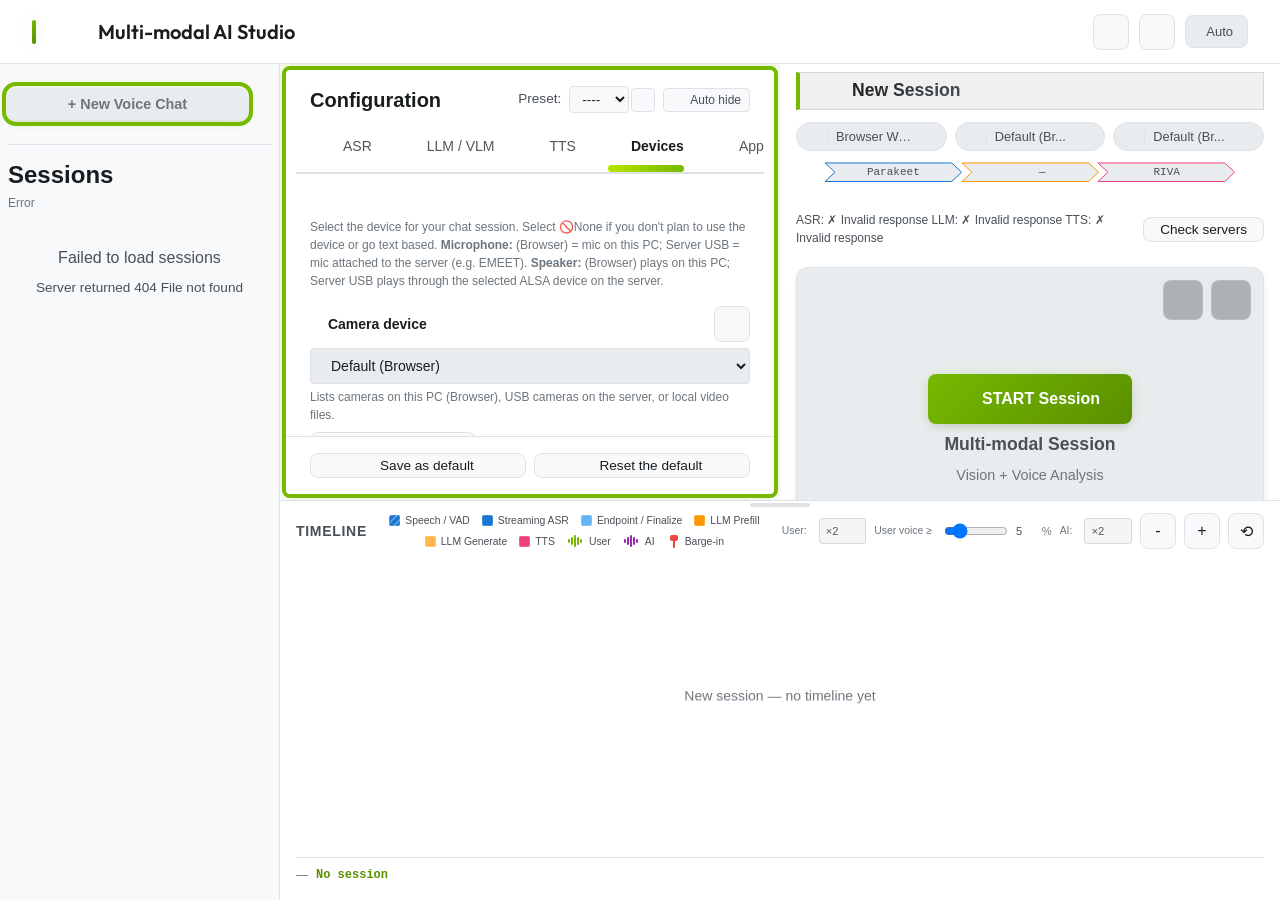
==== src/multi_modal_ai_studio/webui/static/index.html @ 6f0dfb61 "Add compact OpenAI REST TTS configuration layout" ====
<!-- SPDX-FileCopyrightText: Copyright (c) 2026 NVIDIA CORPORATION & AFFILIATES. All rights reserved.
     SPDX-License-Identifier: Apache-2.0 -->
<!DOCTYPE html>
<html lang="en">
<head>
    <meta charset="UTF-8">
    <meta name="viewport" content="width=device-width, initial-scale=1.0">
    <title>Multi-modal AI Studio</title>
    <link rel="preconnect" href="https://fonts.googleapis.com">
    <link rel="preconnect" href="https://fonts.gstatic.com" crossorigin>
    <link href="https://fonts.googleapis.com/css2?family=Outfit:wght@400;500;600;700&display=swap" rel="stylesheet">
    <link rel="stylesheet" href="styles.css?v=20260826-compact-configuration-3">
    <script src="https://unpkg.com/lucide@latest"></script>
</head>
<body>
    <!-- Header -->
    <header class="header">
        <div class="header-left">
            <h1 class="header-title"><i data-lucide="mic" class="lucide-inline header-title-icon"></i> Multi-modal AI Studio</h1>
        </div>
        <div class="header-right">
            <button id="speaker-toggle-btn" class="icon-btn" title="Speaker on (TTS) — click or press Q to mute"><i data-lucide="volume-2" class="lucide-inline"></i></button>
            <button id="settings-btn" class="icon-btn" title="UI Settings"><i data-lucide="settings" class="lucide-inline"></i></button>
            <button id="theme-toggle" class="theme-toggle" title="Theme (Auto / Light / Dark)">
                <span id="theme-icon"><i data-lucide="monitor"></i></span>
                <span id="theme-text">Auto</span>
            </button>
        </div>
    </header>

    <!-- Main Layout -->
    <div class="container">
        <!-- Session List Sidebar -->
        <aside class="session-list" id="session-list">
            <div class="session-list-header">
                <button id="new-session-btn" class="primary-btn new-session-btn">+ New Voice Chat</button>
            </div>
            <div class="session-list-subheader">
                <h2>Sessions</h2>
                <span class="session-count">Loading...</span>
            </div>
            <div class="session-items" id="session-items">
                <!-- Sessions loaded via JS -->
            </div>
        </aside>

        <!-- Main Content Panel -->
        <div class="main-panel">
            <!-- Content Area (config + chat side by side) -->
            <div class="content-area">
                <!-- Config Panel -->
                <section class="config-panel" id="config-panel">
                    <div class="config-expand-strip" id="config-expand-strip" style="display: none;" aria-label="Expand Configuration">
                        <button type="button" id="config-expand-btn" class="config-expand-btn" title="Show Configuration pane"><i data-lucide="panel-left-open" class="lucide-inline"></i></button>
                    </div>
                    <div class="config-header">
                        <h3>Configuration</h3>
                        <div class="config-header-actions">
                            <span class="preset-label">Preset:</span>
                            <div class="preset-picker">
                                <select id="preset-select" class="preset-select" title="Load a preset configuration">
                                    <option value="">----</option>
                                </select>
                                <button type="button" id="preset-save-btn" class="preset-save-btn" title="Save current config as a named preset"><i data-lucide="plus" class="lucide-inline"></i></button>
                            </div>
                            <button type="button" id="auto-hide-config-btn" class="config-auto-hide-btn" title="When on, Configuration pane collapses when you start the session"><i data-lucide="panel-left-close" class="lucide-inline config-auto-hide-icon"></i> <span id="auto-hide-config-label">Auto hide</span></button>
                            <button type="button" id="config-collapse-btn" class="config-collapse-btn" style="display: none;" title="Collapse Configuration pane"><i data-lucide="panel-left-close" class="lucide-inline"></i></button>
                        </div>
                    </div>
                    <!-- Save Preset Modal -->
                    <div id="preset-save-modal" class="preset-modal-overlay" style="display:none;">
                        <div class="preset-modal">
                            <div class="preset-modal-header">Save as Preset</div>
                            <div class="preset-modal-body">
                                <label for="preset-save-name">Save the current config as:</label>
                                <input type="text" id="preset-save-name" class="preset-save-name-input" placeholder="e.g. Robot Hand by CR2" autocomplete="off">
                                <div id="preset-save-overwrite-warning" class="preset-overwrite-warning" style="display:none;"></div>
                            </div>
                            <div class="preset-modal-footer">
                                <button type="button" id="preset-save-cancel" class="preset-modal-btn preset-modal-btn--cancel">Cancel</button>
                                <button type="button" id="preset-save-confirm" class="preset-modal-btn preset-modal-btn--save">Save</button>
                            </div>
                        </div>
                    </div>
                    <div class="config-content" id="config-content">
                        <nav class="config-tabs" role="tablist">
                            <button type="button" class="config-tab active" role="tab" aria-selected="true" data-tab="asr"><i data-lucide="mic" class="lucide-inline config-tab-icon"></i> ASR</button>
                            <button type="button" class="config-tab" role="tab" aria-selected="false" data-tab="llm"><i data-lucide="bot" class="lucide-inline config-tab-icon"></i> LLM / VLM</button>
                            <button type="button" class="config-tab" role="tab" aria-selected="false" data-tab="tts"><i data-lucide="volume-2" class="lucide-inline config-tab-icon"></i> TTS</button>
                            <button type="button" class="config-tab" role="tab" aria-selected="false" data-tab="device"><i data-lucide="monitor" class="lucide-inline config-tab-icon"></i> Devices</button>
                            <button type="button" class="config-tab" role="tab" aria-selected="false" data-tab="app"><i data-lucide="settings" class="lucide-inline config-tab-icon"></i> App</button>
                        </nav>
                        <div class="config-tab-content" id="config-tab-content">
                            <!-- Config details loaded via JS -->
                        </div>
                        <div class="config-footer" id="config-footer" style="display: none;">
                            <button type="button" id="save-default-config-btn" class="btn-secondary" onclick="saveDefaultConfig()" title="Save current configuration so it loads when you click + New Voice Chat">
                                <i data-lucide="bookmark" class="lucide-inline"></i> Save as default
                            </button>
                            <button type="button" id="reset-default-config-btn" class="btn-secondary" onclick="resetDefaultConfig()" title="Clear saved default and reset to built-in defaults (current panel and + New Voice Chat)">
                                <i data-lucide="rotate-ccw" class="lucide-inline"></i> Reset the default
                            </button>
                        </div>
                    </div>
                </section>

                <!-- Chat Panel (Always 3 sections in order) -->
                <section class="chat-panel" id="chat-panel">
                    <!-- 1. Session Meta (Title + Stats) – same info as session list button -->
                    <div class="session-meta-container session-meta-container--two-line" id="session-meta">
                        <div class="session-meta-left">
                            <div class="session-meta-icon" aria-hidden="true"><i data-lucide="message-square" class="lucide-inline"></i></div>
                            <h2 class="session-title" id="session-title">New Session</h2>
                        </div>
                        <div class="session-meta-right" id="session-meta-right" aria-label="Session recorded and filename">
                            <div class="session-meta-recorded" id="session-meta-recorded"></div>
                            <div class="session-meta-filename-right" id="session-filename-right"></div>
                        </div>
                        <div class="device-tags" id="device-tags" style="display: none;">
                            <span class="device-tag device-tag-camera" id="device-tag-camera"><i data-lucide="video" class="lucide-inline"></i> <span id="device-indicator-camera">—</span></span>
                            <span class="device-tag"><i data-lucide="mic" class="lucide-inline"></i> <span id="device-indicator-mic">—</span></span>
                            <span class="device-tag"><i data-lucide="volume-2" class="lucide-inline"></i> <span id="device-indicator-speaker">—</span></span>
                        </div>
                    </div>
                    <!-- Pipeline config (devices + models); directly below session-meta, full width -->
                    <div class="pipeline-config-container" id="pipeline-config" style="display: none;" aria-label="Session pipeline configuration"></div>
                    <!-- Left column when config collapsed: image + controls -->
                    <div class="chat-panel-main-wrap" id="chat-panel-main-wrap">
                        <!-- Server health (Ollama + Riva) when in setup; visible only for new voice chat -->
                        <div class="server-health-row" id="server-health-row" style="display: none;" aria-label="Server connectivity">
                            <span id="server-health-status" class="server-health-status"></span>
                            <button type="button" id="server-health-check-btn" class="btn-secondary server-health-check-btn" title="Check if the configured ASR, LLM, and TTS services are reachable">Check servers</button>
                        </div>

                        <!-- 2. Session Image (Preview or Video) -->
                        <div class="session-image-container" id="session-image">
                        <div class="session-image-inner" id="session-image-inner">
                        <!-- Historical: Static preview image -->
                        <img id="preview-image" class="session-preview-image" alt="Session preview" style="display: none;">
                        <div class="image-placeholder" id="image-placeholder">
                            <span class="placeholder-icon"><i data-lucide="video" class="lucide-inline"></i></span>
                            <p class="placeholder-text">Multi-modal Session</p>
                            <p class="placeholder-subtext">Vision + Voice Analysis</p>
                        </div>
                        <!-- Session control: one overlay that morphs from center (Start) to top-left (Stop only); mute is on the bottom strip -->
                        <div class="session-control-overlay session-control-overlay--start" id="session-control-overlay" style="display: none;">
                            <button id="start-session-btn" class="start-btn loading" disabled>
                                <span class="btn-icon"><i data-lucide="loader-2" class="lucide-inline spin"></i></span>
                                Preparing…
                            </button>
                            <button type="button" id="stop-session-btn" class="stop-btn stop-btn--overlay" title="Stop session" style="display: none;">
                                <span class="btn-icon"><i data-lucide="square" class="lucide-inline"></i></span>
                                STOP
                            </button>
                        </div>
                        <!-- Top-right controls: Speaker (TTS) + Mirror + Fullscreen -->
                        <div class="fullscreen-controls" id="fullscreen-controls">
                            <button type="button" class="fullscreen-btn speaker-fullscreen-btn" id="speaker-toggle-fullscreen-btn" title="Speaker on (TTS) — click or press Q to mute">
                                <i data-lucide="volume-2" class="lucide-inline"></i>
                            </button>
                            <button type="button" class="fullscreen-btn mirror-btn" id="mirror-video-btn" onclick="toggleVideoMirror()" title="Mirror video">
                                <i data-lucide="flip-horizontal" class="lucide-inline"></i>
                            </button>
                            <button type="button" class="fullscreen-btn" id="fullscreen-video-btn" onclick="toggleVideoFullscreen()" title="Toggle fullscreen (F)">
                                <i data-lucide="maximize" id="fullscreen-video-icon" class="lucide-inline"></i>
                            </button>
                        </div>
                        <!-- Fullscreen-only: conversation overlays (AI at top, user at bottom above mic strip) -->
                        <div class="fullscreen-ai-bubble" id="fullscreen-ai-bubble" aria-hidden="true">
                            <div class="fullscreen-bubble-label"><i data-lucide="bot" class="lucide-inline"></i> AI</div>
                            <div class="fullscreen-bubble-text" id="fullscreen-ai-text"></div>
                        </div>
                        <div class="fullscreen-user-bubble" id="fullscreen-user-bubble" aria-hidden="true">
                            <div class="fullscreen-bubble-label"><i data-lucide="user" class="lucide-inline"></i> You</div>
                            <div class="fullscreen-bubble-text" id="fullscreen-user-text"></div>
                        </div>
                        <!-- Live: Video feed (browser = video element; server MJPEG = img, since video does not support multipart/x-mixed-replace) -->
                        <video id="video-feed" class="session-video-feed" autoplay muted playsinline style="display: none;"></video>
                        <img id="video-feed-mjpeg" class="session-video-feed" alt="Camera stream" style="display: none;">
                        <!-- Mic amplitude: when muted, red circle (flips to green on hover) + reddish waveform balloon -->
                        <div class="mic-preview-strip" id="mic-preview-strip" style="display: none;">
                            <button type="button" id="mic-mute-preview-btn" class="mic-mute-preview-btn" style="display: none;" aria-label="Click to unmute mic" title="Click to unmute">
                                <span class="mic-mute-preview-btn-inner" aria-hidden="true">
                                    <span class="mic-mute-preview-btn-face mic-mute-preview-btn-face--unmuted">
                                        <i data-lucide="mic" class="lucide-inline mic-preview-icon"></i>
                                    </span>
                                    <span class="mic-mute-preview-btn-face mic-mute-preview-btn-face--muted">
                                        <i data-lucide="mic-off" class="lucide-inline mic-preview-icon"></i>
                                    </span>
                                </span>
                            </button>
                            <div class="mic-waveform-overlay" id="mic-waveform-overlay" aria-hidden="true">
                                <canvas id="mic-waveform-canvas"></canvas>
                            </div>
                        </div>
                        </div>
                        </div>

                    </div>
                    <!-- Right column when config collapsed: chat history + voice debug at bottom -->
                    <div class="chat-panel-right-col" id="chat-panel-right-col">
                        <!-- 3. Chat History -->
                        <div class="chat-history" id="chat-history">
                            <div class="empty-state">
                                <p>👈 Select a session from the sidebar</p>
                            </div>
                        </div>

                        <!-- Voice / LLM message log (JSON) – at bottom of right column when config collapsed -->
                        <div class="voice-debug-panel" id="voice-debug-panel" style="display: none;">
                            <div class="voice-debug-header">
                                <span>Voice pipeline messages (JSON)</span>
                                <button type="button" class="icon-btn voice-debug-toggle" id="voice-debug-toggle" title="Collapse">−</button>
                            </div>
                            <pre class="voice-debug-log" id="voice-debug-log"></pre>
                        </div>
                    </div>

                    <!-- Text input at bottom when Mic = None (Text Only), ChatGPT-style -->
                    <div class="chat-input-container" id="chat-input-container" style="display: none;">
                        <textarea id="chat-input" class="chat-input" rows="1" placeholder="Type a message..."></textarea>
                        <button type="button" id="chat-send-btn" class="chat-send-btn" title="Send">
                            <i data-lucide="send" class="lucide-inline"></i>
                        </button>
                    </div>
                </section>
            </div>

            <!-- Timeline Panel -->
            <section class="timeline-panel" id="timeline-panel">
                <div class="timeline-resize-handle" id="timeline-resize-handle"></div>
                <div class="timeline-header">
                    <h3>Timeline</h3>
                    <div class="timeline-legend" aria-label="Timeline color legend">
                        <span class="legend-item" data-timeline-legend="speech-vad" title="Energy VAD detected user speech">
                            <span class="legend-color legend-color-speech-vad" aria-hidden="true"></span><span class="legend-label">Speech / VAD</span>
                        </span>
                        <span class="legend-item" data-timeline-legend="asr-active" title="Observed recognition activity; exact meaning depends on the ASR backend">
                            <span class="legend-color legend-color-asr-active" aria-hidden="true"></span><span class="legend-label">ASR Active</span>
                        </span>
                        <span class="legend-item" data-timeline-legend="endpoint-phase" title="Speech endpointing and final transcript completion">
                            <span class="legend-color legend-color-endpoint-phase" aria-hidden="true"></span><span class="legend-label">Endpoint / Finalize</span>
                        </span>
                        <span class="legend-item" data-timeline-legend="llm-prefill" title="LLM prefill: request start to first token">
                            <span class="legend-color legend-color-llm-prefill" aria-hidden="true"></span>LLM Prefill
                        </span>
                        <span class="legend-item" data-timeline-legend="llm-generate" title="LLM decode/generation: first token to completion">
                            <span class="legend-color legend-color-llm-generate" aria-hidden="true"></span>LLM Generate
                        </span>
                        <span class="legend-item" data-timeline-legend="tts" title="TTS synthesis">
                            <span class="legend-color legend-color-tts" aria-hidden="true"></span>TTS
                        </span>
                        <span class="legend-item" data-timeline-legend="user-audio" title="User microphone waveform">
                            <span class="legend-waveform legend-waveform-user" aria-hidden="true"><i></i><i></i><i></i><i></i><i></i></span>User
                        </span>
                        <span class="legend-item" data-timeline-legend="ai-audio" title="AI speech waveform">
                            <span class="legend-waveform legend-waveform-ai" aria-hidden="true"><i></i><i></i><i></i><i></i><i></i></span>AI
                        </span>
                        <span class="legend-item" data-timeline-legend="barge-in" title="Barge-in: browser or server speaker playback stopped">
                            <span class="legend-barge-in" aria-hidden="true"><i></i></span>Barge-in
                        </span>
                        <span class="legend-item" data-timeline-legend="discarded-audio" title="AI audio that was already scheduled but not played after Barge-in" hidden>
                            <span class="legend-color legend-color-discarded-audio" aria-hidden="true"></span>Discarded audio
                        </span>
                        <span class="legend-item" data-timeline-legend="tts-cancelling" title="Time from playback stop until TTS backend cancellation completed" hidden>
                            <span class="legend-color legend-color-tts-cancelling" aria-hidden="true"></span>TTS cancelling
                        </span>
                    </div>
                    <div class="timeline-controls">
                        <span class="timeline-gain-label" title="UI-only amplification for waveform">User:</span>
                        <select id="timeline-user-audio-gain" class="timeline-gain-select" title="User (mic) waveform gain">
                            <option value="1">×1</option>
                            <option value="2">×2</option>
                            <option value="4">×4</option>
                        </select>
                        <span class="timeline-gain-label" title="Amplitude 0–100: ≥ this = voice (silence detection, TTL); below = hide during TTS">User voice ≥</span>
                        <input type="range" id="timeline-user-voice-threshold" class="timeline-ttl-threshold" min="0" max="30" step="1" value="5" title="User voice threshold (%)">
                        <span id="timeline-user-voice-threshold-value" class="timeline-ttl-threshold-value">5</span><span class="timeline-ttl-threshold-unit">%</span>
                        <span class="timeline-gain-label">AI:</span>
                        <select id="timeline-ai-audio-gain" class="timeline-gain-select" title="AI (TTS) waveform gain">
                            <option value="1">×1</option>
                            <option value="2">×2</option>
                            <option value="4">×4</option>
                        </select>
                        <button id="timeline-zoom-out" class="icon-btn" title="Zoom out">-</button>
                        <button id="timeline-zoom-in" class="icon-btn" title="Zoom in">+</button>
                        <button id="timeline-reset" class="icon-btn" title="Reset view">⟲</button>
                    </div>
                </div>
                <div class="timeline-content" id="timeline-content">
                    <canvas id="timeline-canvas"></canvas>
                    <div class="timeline-event-tooltip" id="timeline-event-tooltip" role="tooltip" hidden></div>
                </div>
                <div class="timeline-scroll-bar" id="timeline-scroll-bar" style="display: none;">
                    <div class="timeline-scroll-track" id="timeline-scroll-track">
                        <div class="timeline-scroll-thumb" id="timeline-scroll-thumb"></div>
                    </div>
                </div>
                <div class="timeline-metrics" id="timeline-metrics">
                    <!-- Metrics -->
                </div>
            </section>
        </div>
    </div>

    <!-- UI Settings Modal (2-pane: nav + content) -->
    <div id="settings-modal" class="modal">
        <div class="modal-content modal-content--settings">
            <div class="modal-header">
                <h2><i data-lucide="settings" class="lucide-inline"></i> UI Settings</h2>
                <button class="modal-close" id="settings-modal-close">&times;</button>
            </div>
            <div class="modal-body settings-panes">
                <nav class="settings-nav" aria-label="Settings categories">
                    <button type="button" class="settings-nav-item active" data-pane="sessions">Sessions</button>
                    <button type="button" class="settings-nav-item" data-pane="configuration">Configuration</button>
                    <button type="button" class="settings-nav-item" data-pane="timeline">Timeline</button>
                    <button type="button" class="settings-nav-item" data-pane="display">Display</button>
                    <button type="button" class="settings-nav-item" data-pane="advanced">Advanced</button>
                </nav>
                <div class="settings-content">
                    <!-- Sessions pane -->
                    <div class="settings-pane active" id="settings-pane-sessions">
                        <div class="settings-section">
                            <h3>Sessions list &amp; actions</h3>
                            <div class="settings-item">
                                <label class="settings-label">
                                    <input type="checkbox" id="ui-show-pipeline-in-session-list">
                                    <span class="settings-text">
                                        <div class="settings-title">Show Pipeline badge in each session item</div>
                                        <div class="settings-desc">Show ASR | LLM | TTS summary under each session in the left Sessions list</div>
                                    </span>
                                </label>
                            </div>
                            <div class="settings-item">
                                <label class="settings-label">
                                    <input type="checkbox" id="ui-show-new-chat-with-default-config">
                                    <span class="settings-text">
                                        <div class="settings-title">Show &quot;+ New Chat with Default Config&quot; as default action button</div>
                                        <div class="settings-desc">Use saved default config for the main new-session button; otherwise show &quot;+ New Voice Chat&quot;</div>
                                    </span>
                                </label>
                            </div>
                            <div class="settings-item">
                                <label class="settings-label">
                                    <input type="checkbox" id="ui-show-session-thumbnails">
                                    <span class="settings-text">
                                        <div class="settings-title">Show Session Thumbnails</div>
                                        <div class="settings-desc">Display preview images in the session list sidebar</div>
                                    </span>
                                </label>
                            </div>
                            <div class="settings-item">
                                <label class="settings-label">
                                    <input type="checkbox" id="ui-record-preview-in-session-history">
                                    <span class="settings-text">
                                        <div class="settings-title">Record preview camera image in session history data</div>
                                        <div class="settings-desc">When unchecked, preview camera image is not saved with session data</div>
                                    </span>
                                </label>
                            </div>
                        </div>
                    </div>
                    <!-- Configuration pane -->
                    <div class="settings-pane" id="settings-pane-configuration">
                        <div class="settings-section">
                            <h3>Configuration layout</h3>
                            <div class="settings-item">
                                <div class="settings-title">Layout density</div>
                                <div class="settings-desc">Compact groups related fields and uses two columns when the Configuration pane is wide enough. It currently applies to TTS &gt; OpenAI REST API.</div>
                                <div class="settings-layout-options" role="radiogroup" aria-label="Configuration layout">
                                    <label class="settings-layout-option">
                                        <input type="radio" name="ui-configuration-layout" value="standard">
                                        <span class="settings-layout-option-text">
                                            <span class="settings-layout-option-title">Standard</span>
                                            <span class="settings-layout-option-desc">One setting per row</span>
                                        </span>
                                    </label>
                                    <label class="settings-layout-option">
                                        <input type="radio" name="ui-configuration-layout" value="compact">
                                        <span class="settings-layout-option-text">
                                            <span class="settings-layout-option-title">Compact</span>
                                            <span class="settings-layout-option-desc">Grouped, space-efficient layout</span>
                                        </span>
                                    </label>
                                </div>
                            </div>
                        </div>
                    </div>
                    <!-- Timeline pane -->
                    <div class="settings-pane" id="settings-pane-timeline">
                        <div class="settings-section">
                            <h3>Timeline Visualization</h3>
                            <div class="settings-item">
                                <label class="settings-label">
                                    <input type="checkbox" id="ui-combine-speech-lanes">
                                    <span class="settings-text">
                                        <div class="settings-title">Combine ASR/TTS into One Speech Lane</div>
                                        <div class="settings-desc">When enabled, ASR and TTS events are shown in a single Speech lane (ASR top, TTS bottom)</div>
                                    </span>
                                </label>
                            </div>
                            <div class="settings-item">
                                <div class="settings-title" style="margin-bottom: 8px;">Mic preview (waveform) gain</div>
                                <div class="settings-desc" style="margin-bottom: 8px;">Amplify the green mic bar in setup and during the session (×1–×4). Use ×2 or ×3 for quiet mics like EMEET.</div>
                                <select id="ui-mic-preview-gain" class="settings-select" title="Mic preview visualization gain">
                                    <option value="1">×1</option>
                                    <option value="2">×2</option>
                                    <option value="3">×3</option>
                                    <option value="4">×4</option>
                                </select>
                            </div>
                            <div class="settings-item">
                                <div class="settings-title" style="margin-bottom: 8px;">Default timeline view height</div>
                                <div class="settings-desc" style="margin-bottom: 8px;">Auto uses layout default; or set a fixed height (px).</div>
                                <label class="settings-label settings-label-inline">
                                    <input type="checkbox" id="ui-timeline-height-auto">
                                    <span class="settings-text">Auto</span>
                                </label>
                                <div class="settings-slider-row">
                                    <input type="range" id="ui-timeline-height-px" class="settings-slider" min="200" max="600" step="10" value="400">
                                    <span id="ui-timeline-height-px-value" class="settings-slider-value">400</span> px
                                </div>
                            </div>
                        </div>
                    </div>
                    <!-- Display pane -->
                    <div class="settings-pane" id="settings-pane-display">
                        <div class="settings-section">
                            <h3>Display</h3>
                            <div class="settings-item">
                                <label class="settings-label">
                                    <input type="checkbox" id="ui-auto-scroll-chat">
                                    <span class="settings-text">
                                        <div class="settings-title">Auto-scroll Chat</div>
                                        <div class="settings-desc">Automatically scroll to the latest message in chat</div>
                                    </span>
                                </label>
                            </div>
                            <div class="settings-item">
                                <label class="settings-label">
                                    <input type="checkbox" id="ui-show-timestamps">
                                    <span class="settings-text">
                                        <div class="settings-title">Show Message Timestamps</div>
                                        <div class="settings-desc">Display timestamps on chat messages</div>
                                    </span>
                                </label>
                            </div>
                            <div class="settings-item">
                                <label class="settings-label">
                                    <input type="checkbox" id="ui-limit-session-image-height">
                                    <span class="settings-text">
                                        <div class="settings-title">Limit session video height</div>
                                        <div class="settings-desc">Cap video/image height so it fits in view without vertical scroll (useful for ultra-wide or 32:9 displays)</div>
                                    </span>
                                </label>
                            </div>
                        </div>
                    </div>
                    <!-- Advanced pane -->
                    <div class="settings-pane" id="settings-pane-advanced">
                        <div class="settings-section">
                            <h3>Advanced</h3>
                            <div class="settings-item">
                                <label class="settings-label">
                                    <input type="checkbox" id="ui-show-debug-info">
                                    <span class="settings-text">
                                        <div class="settings-title">Show Debug Information</div>
                                        <div class="settings-desc">Display additional debug info in the UI</div>
                                    </span>
                                </label>
                            </div>
                        </div>
                    </div>
                </div>
            </div>
            <div class="modal-footer">
                <button class="secondary-btn" id="settings-reset-btn">Reset to Defaults</button>
                <button class="primary-btn" id="settings-save-btn">Save & Close</button>
            </div>
        </div>
    </div>

    <!-- Keyboard shortcuts guide modal (toggle with H) -->
    <div id="shortcuts-modal" class="modal" aria-label="Keyboard shortcuts" role="dialog">
        <div class="modal-content modal-content--shortcuts">
            <div class="modal-header">
                <h2><i data-lucide="keyboard" class="lucide-inline"></i> Keyboard shortcuts</h2>
                <button type="button" class="modal-close" id="shortcuts-modal-close" title="Close">&times;</button>
            </div>
            <div class="modal-body shortcuts-list">
                <dl class="shortcuts-dl">
                    <dt><kbd>M</kbd></dt>
                    <dd>Mute / unmute microphone</dd>
                    <dt><kbd>F</kbd></dt>
                    <dd>Toggle fullscreen (session video)</dd>
                    <dt><kbd>H</kbd></dt>
                    <dd>Show this shortcuts guide</dd>
                    <dt><kbd>U</kbd></dt>
                    <dd>Open UI Settings</dd>
                    <dt><kbd>S</kbd></dt>
                    <dd>Start session (setup) / Stop session (live)</dd>
                    <dt><kbd>Q</kbd></dt>
                    <dd>Mute / unmute browser speaker (TTS) — pipeline keeps running</dd>
                    <dt><kbd>Esc</kbd></dt>
                    <dd>Close modal</dd>
                </dl>
            </div>
        </div>
    </div>

    <script src="timeline_helpers.js?v=20260814-ttl-replay-1"></script>
    <script src="config_helpers.js?v=20260815-asr-vad-controls-1"></script>
    <script src="app.js?v=20260826-compact-configuration-4"></script>
</body>
</html>
---- src/multi_modal_ai_studio/webui/static/styles.css ----
/* SPDX-FileCopyrightText: Copyright (c) 2026 NVIDIA CORPORATION & AFFILIATES. All rights reserved.
 * SPDX-License-Identifier: Apache-2.0
 */
/* =====================================================
   NVIDIA-Themed Multi-modal AI Studio
   Dual-mode design system with NVIDIA brand colors
   ===================================================== */

/* ===== CSS Variables ===== */
:root {
    /* NVIDIA Brand Colors */
    --nvidia-green: #76B900;
    --nvidia-green-dark: #5a8f00;
    --nvidia-green-light: #8fd919;
    --nvidia-black: #000000;

    /* Timeline Colors (Live RIVA WebUI palette) */
    --timeline-user: #76B900;          /* User/Audio - NVIDIA green (unmuted) */
    --timeline-ai: #9C27B0;            /* AI/System - Purple */
    --timeline-vad: #64B5F6;           /* VAD - Light Blue */
    --timeline-asr: #1976D2;           /* ASR/Speech - Dark Blue */
    --timeline-asr-request: #0D47A1;   /* REST ASR request - Deep Blue */
    --timeline-tts: #EC407A;           /* TTS - Pink/Magenta */
    --timeline-llm-prefill: #FF9800;   /* LLM Prefill - Orange */
    --timeline-llm-generate: #FFB74D;  /* LLM Generate - Light Orange */
    --timeline-ttl: #FFEB3B;           /* TTL - Yellow */
    --timeline-barge-in: #EF4444;      /* Barge-in playback stop - Red */

    /* Semantic aliases for timeline lanes (Live RIVA WebUI style) */
    --timeline-system: #9C27B0;        /* System lane - Purple */
    --timeline-audio: #76B900;         /* Audio lane / mic button (unmuted) - NVIDIA green */
    --timeline-audio-muted: #9ca3af;   /* User waveform (preview bar + timeline) when muted - gray */
    --mic-button-muted: #006666;      /* Mic button when muted - grayish teal */
    --mic-preview-bg: rgba(0, 0, 0, 0.4);     /* Preview balloon when unmuted - transparent gray */
    --mic-preview-bg-muted: rgba(0, 102, 102, 0.8);  /* Preview balloon when muted - grayish #006666 */
    --timeline-speech: #1976D2;        /* Speech/ASR lane - Blue (final transcript dot) */
    --timeline-speech-partial: #64B5F6; /* ASR partial transcript dot - Light blue */
    --timeline-llm: #FF9800;           /* LLM lane - Orange */
    --timeline-tts-lane: #EC407A;      /* TTS lane - Magenta */
    --timeline-tts-rect: #EC407A;      /* TTS lane rectangle (tts_start→tts_complete) - Magenta */
    --timeline-tts-first-audio-line: #CE93D8;  /* Thin vertical line at tts_first_audio (FFTA) - Light purple */

    /* Highlight colors */
    --ttl-highlight: #FFEB3B;
    --ttl-band-fill: rgba(200, 50, 50, 0.12);
    --ttl-band-text: rgba(180, 40, 40, 0.9);

    /* Dark Mode Theme */
    --dark-bg-primary: #0a0a0a;
    --dark-bg-secondary: #1a1a1a;
    --dark-bg-tertiary: #2a2a2a;
    --dark-bg-elevated: #1e1e1e;
    --dark-text-primary: #ffffff;
    --dark-text-secondary: #b0b0b0;
    --dark-text-tertiary: #808080;
    --dark-border-color: #333333;
    --dark-border-hover: #4a4a4a;

    /* Light Mode Theme - NVIDIA-inspired */
    --light-bg-primary: #ffffff;
    --light-bg-secondary: #f8f9fa;
    --light-bg-tertiary: #e9ecef;
    --light-bg-elevated: #ffffff;
    --light-text-primary: #1a1d1f;
    --light-text-secondary: #495057;
    --light-text-tertiary: #6c757d;
    --light-border-color: #dee2e6;
    --light-border-hover: #adb5bd;
    --light-accent-bg: #f0f7e8;
    --light-accent-border: #d4e8c1;
    /* Light mode chat bubbles: soft tint + hint of original color */
    --light-chat-user-bg: #e5efe0;
    --light-chat-user-border: #8fa87a;
    --light-chat-ai-bg: #ebe5f0;
    --light-chat-ai-border: #9b8bab;

    /* Accent Colors */
    --accent-primary: var(--nvidia-green);
    --accent-hover: var(--nvidia-green-light);
    --accent-active: var(--nvidia-green-dark);

    /* Semantic Colors */
    --success: #76B900;
    --warning: #ff9500;
    --error: #ef4444;
    --info: #3b82f6;

    /* Shadows & Effects */
    --shadow-sm: 0 1px 2px 0 rgba(0, 0, 0, 0.05);
    --shadow-md: 0 4px 6px -1px rgba(0, 0, 0, 0.1);
    --shadow-lg: 0 10px 15px -3px rgba(0, 0, 0, 0.1);
    --shadow-xl: 0 20px 25px -5px rgba(0, 0, 0, 0.1);

    /* NVIDIA Glow Effects */
    --glow-nvidia: 0 0 20px rgba(118, 185, 0, 0.3);
    --glow-nvidia-strong: 0 0 30px rgba(118, 185, 0, 0.5);

    /* Typography */
    --font-sans: -apple-system, BlinkMacSystemFont, 'Segoe UI', 'Roboto', 'Oxygen', 'Ubuntu', 'Cantarell', sans-serif;
    --font-mono: 'SF Mono', 'Consolas', 'Monaco', 'Courier New', monospace;
    --font-title: 'Outfit', var(--font-sans);

    /* Spacing */
    --space-xs: 0.25rem;
    --space-sm: 0.5rem;
    --space-md: 1rem;
    --space-lg: 1.5rem;
    --space-xl: 2rem;
    --space-2xl: 3rem;

    /* Border Radius */
    --radius-sm: 4px;
    --radius-md: 8px;
    --radius-lg: 12px;
    --radius-xl: 16px;

    /* Transitions */
    --transition-fast: 150ms ease;
    --transition-base: 250ms ease;
    --transition-slow: 350ms ease;
}

/* Dark Mode (Default) */
[data-theme="dark"], :root {
    --bg-primary: var(--dark-bg-primary);
    --bg-secondary: var(--dark-bg-secondary);
    --bg-tertiary: var(--dark-bg-tertiary);
    --bg-elevated: var(--dark-bg-elevated);
    --bg-hover: rgba(118, 185, 0, 0.1);
    --text-primary: var(--dark-text-primary);
    --text-secondary: var(--dark-text-secondary);
    --text-tertiary: var(--dark-text-tertiary);
    --border-color: var(--dark-border-color);
    --border-hover: var(--dark-border-hover);
    --config-panel-bg-readonly: #121212;
    --config-panel-bg-editable: var(--dark-bg-primary);
}

/* Light Mode */
[data-theme="light"] {
    --bg-primary: var(--light-bg-primary);
    --bg-secondary: var(--light-bg-secondary);
    --bg-tertiary: var(--light-bg-tertiary);
    --bg-elevated: var(--light-bg-elevated);
    --bg-hover: var(--light-accent-bg);
    --text-primary: var(--light-text-primary);
    --text-secondary: var(--light-text-secondary);
    --text-tertiary: var(--light-text-tertiary);
    --border-color: var(--light-border-color);
    --border-hover: var(--light-border-hover);
    --config-panel-bg-readonly: #f1f3f4; /* lighter gray in light mode for easier reading */
    --config-panel-bg-editable: var(--light-bg-primary);

    /* Light mode specific tweaks */
    --shadow-sm: 0 1px 3px 0 rgba(0, 0, 0, 0.08);
    --shadow-md: 0 4px 8px -2px rgba(0, 0, 0, 0.12);
    --shadow-lg: 0 10px 20px -5px rgba(0, 0, 0, 0.15);
    --shadow-xl: 0 20px 30px -10px rgba(0, 0, 0, 0.18);

    /* Subtle NVIDIA green glow for light mode */
    --glow-nvidia: 0 0 15px rgba(118, 185, 0, 0.15);
    --glow-nvidia-strong: 0 0 25px rgba(118, 185, 0, 0.25);
}

/* Light mode accent backgrounds for better visibility */
[data-theme="light"] .session-item.active {
    background: var(--light-accent-bg);
    border-color: var(--nvidia-green);
}

[data-theme="light"] .config-tab:hover {
    background: var(--light-accent-bg);
}

[data-theme="light"] .chat-bubble.user {
    background: var(--light-chat-user-bg);
    color: var(--light-text-primary);
    border-color: var(--light-chat-user-border);
    border-right-color: var(--light-chat-user-border);
}

[data-theme="light"] .chat-bubble.ai,
[data-theme="light"] .chat-bubble.assistant {
    background: var(--light-chat-ai-bg);
    color: var(--light-text-primary);
    border-color: var(--light-chat-ai-border);
    border-left-color: var(--light-chat-ai-border);
}

/* Enhance NVIDIA green visibility in light mode */
[data-theme="light"] .stat-value,
[data-theme="light"] .timeline-metric-value {
    color: var(--nvidia-green-dark);
}

/* Light mode header with subtle accent */
[data-theme="light"] .header {
    background: var(--bg-primary);
    box-shadow: 0 2px 8px rgba(118, 185, 0, 0.08);
}

/* Session meta: slightly darker than page to read as "title bar"; keep green left ear like session-item */
[data-theme="light"] .session-meta-container {
    background: rgba(0, 0, 0, 0.06);
    border-top-color: rgba(0, 0, 0, 0.1);
    border-right-color: rgba(0, 0, 0, 0.1);
    border-bottom-color: rgba(0, 0, 0, 0.1);
    border-left: 4px solid var(--accent-primary);
    box-shadow: none;
}
[data-theme="light"] .pipeline-config-container {
    background: transparent;
}

/* Light mode timeline with subtle green accent */
[data-theme="light"] .timeline-panel {
    background: var(--bg-primary);
}

[data-theme="light"] .timeline-viz-container {
    background: var(--bg-tertiary);
}

[data-theme="light"] .timeline-scroll-track {
    background: rgba(0, 0, 0, 0.1);
}

/* ===== Base Styles ===== */
* {
    margin: 0;
    padding: 0;
    box-sizing: border-box;
}

html, body {
    height: 100%;
    font-family: var(--font-sans);
    font-size: 16px;
    line-height: 1.5;
    -webkit-font-smoothing: antialiased;
    -moz-osx-font-smoothing: grayscale;
}

body {
    background: var(--bg-primary);
    color: var(--text-primary);
    transition: background-color var(--transition-base), color var(--transition-base);
}

/* ===== Typography ===== */
h1, h2, h3, h4, h5, h6 {
    font-weight: 600;
    line-height: 1.2;
    color: var(--text-primary);
}

h1 { font-size: 2rem; }
h2 { font-size: 1.5rem; }
h3 { font-size: 1.25rem; }
h4 { font-size: 1.125rem; }
h5 { font-size: 1rem; }
h6 { font-size: 0.875rem; }

a {
    color: var(--accent-primary);
    text-decoration: none;
    transition: color var(--transition-fast);
}

a:hover {
    color: var(--accent-hover);
}

code, pre {
    font-family: var(--font-mono);
    font-size: 0.875rem;
}

/* ===== Layout ===== */
.container {
    display: grid;
    grid-template-columns: 280px 1fr;
    height: calc(100vh - 64px);
    overflow: hidden;
}

/* ===== Main Panel (wraps config, chat, timeline) ===== */
.main-panel {
    display: grid;
    grid-template-rows: 1fr auto;
    overflow: hidden;
}

/* ===== Content Area (config + chat side by side) ===== */
.content-area {
    display: grid;
    grid-template-columns: 1fr 1fr;
    min-height: 0; /* allow row to shrink so config/chat panels can scroll internally */
    overflow: hidden;
    transition: grid-template-columns var(--transition-base);
}
.content-area > .config-panel,
.content-area > .chat-panel {
    min-height: 0; /* allow grid items to shrink so inner scroll works */
    overflow: hidden;
}
.content-area.content-area--config-collapsed {
    grid-template-columns: 48px 1fr;
}

/* ===== Header ===== */
.header {
    background: var(--bg-elevated);
    border-bottom: 1px solid var(--border-color);
    padding: var(--space-md) var(--space-xl);
    display: flex;
    justify-content: space-between;
    align-items: center;
    box-shadow: var(--shadow-sm);
    height: 64px;
}

.header-right {
    display: flex;
    align-items: center;
    gap: 10px;
}

/* Theme toggle (Auto / Light / Dark) – matches Live RIVA WebUI */
.theme-toggle {
    background: var(--bg-tertiary);
    border: 1px solid var(--border-color);
    color: var(--text-secondary);
    padding: 8px 14px;
    border-radius: var(--radius-md);
    cursor: pointer;
    transition: all 0.2s;
    font-size: 13px;
    display: flex;
    align-items: center;
    gap: 6px;
}

.theme-toggle:hover {
    background: var(--bg-hover);
}

.theme-toggle svg {
    width: 16px;
    height: 16px;
    flex-shrink: 0;
}

.header-title {
    display: flex;
    align-items: center;
    gap: var(--space-md);
    font-family: var(--font-title);
    font-size: 1.25rem;
    font-weight: 600;
    color: var(--text-primary);
}

.header-title::before {
    content: '';
    width: 4px;
    height: 24px;
    background: linear-gradient(to bottom, var(--nvidia-green), var(--nvidia-green-dark));
    border-radius: var(--radius-sm);
    box-shadow: var(--glow-nvidia);
}

/* ===== Session List Sidebar ===== */
.session-list {
    background: var(--bg-secondary);
    border-right: 1px solid var(--border-color);
    display: flex;
    flex-direction: column;
    overflow: hidden;
    padding-left: var(--space-sm);
    padding-right: var(--space-sm);
}

.session-list-header {
    padding: var(--space-lg) var(--space-lg) var(--space-lg) 0;
    border-bottom: 1px solid var(--border-color);
}

.session-list-subheader {
    padding: var(--space-md) 0 var(--space-sm) 0;
}

.session-list-title {
    font-size: 0.875rem;
    font-weight: 600;
    text-transform: uppercase;
    letter-spacing: 0.05em;
    color: var(--text-secondary);
    margin-bottom: var(--space-sm);
}

.session-count {
    font-size: 0.75rem;
    color: var(--text-tertiary);
}

.new-session-btn {
    width: 100%;
    padding: var(--space-md);
    background: linear-gradient(135deg, var(--nvidia-green), var(--nvidia-green-dark));
    color: white;
    border: none;
    border-radius: var(--radius-md);
    font-weight: 600;
    font-size: 0.9rem;
    cursor: pointer;
    transition: all var(--transition-base);
    box-shadow: var(--shadow-md), var(--glow-nvidia);
}

.new-session-btn:hover {
    transform: translateY(-1px);
    box-shadow: var(--shadow-lg), var(--glow-nvidia-strong);
}

.new-session-btn:active {
    transform: translateY(0);
}

/* Highlight when in setup mode: dull fill (not pressable), thick green border = activated, draws attention to config panel on the right */
.new-session-btn--highlight {
    background: var(--bg-tertiary) !important;
    color: var(--text-tertiary) !important;
    box-shadow: none;
    cursor: default;
    border: 2px solid var(--border-color);
    outline: 4px solid var(--nvidia-green, #76b900);
    outline-offset: 2px;
}
.new-session-btn--highlight:hover {
    transform: none;
    box-shadow: none;
}

.session-items {
    flex: 1;
    overflow-y: auto;
    padding: var(--space-sm);
}

.session-item {
    position: relative;
    display: block;
    padding: var(--space-md);
    margin-bottom: var(--space-sm);
    background: var(--bg-primary);
    border: 1px solid var(--border-color);
    border-left: 4px solid var(--accent-primary);
    border-radius: 0;
    transition: all var(--transition-base);
}

.session-item-thumbnail {
    width: 72px;
    height: 48px;
    flex: 0 0 72px;
    align-self: flex-end;
    object-fit: cover;
    border: 1px solid var(--border-color);
    border-radius: var(--radius-sm);
    background: var(--bg-tertiary);
}

.session-item-body {
    min-width: 0;
    cursor: pointer;
}

.session-item-lower {
    display: flex;
    align-items: flex-end;
    gap: var(--space-sm);
    min-width: 0;
}

.session-item-details {
    flex: 1 1 auto;
    min-width: 0;
}

.session-item:hover {
    background: var(--bg-hover);
    border-color: var(--accent-primary);
}

.session-item:hover .session-item-body {
    transform: translateX(4px);
}

.session-item.active {
    background: var(--bg-hover);
    border-color: var(--accent-primary);
    border-left-width: 4px;
    box-shadow: var(--shadow-md);
}

.session-item-menu-btn {
    position: absolute;
    top: var(--space-sm);
    right: var(--space-sm);
    padding: var(--space-xs);
    background: transparent;
    border: none;
    border-radius: var(--radius-sm);
    color: var(--text-tertiary);
    cursor: pointer;
    display: flex;
    align-items: center;
    justify-content: center;
    transition: color var(--transition-base), background var(--transition-base);
}

.session-item-menu-btn:hover {
    color: var(--text-primary);
    background: var(--bg-tertiary);
}

.session-item-menu-btn .lucide-inline {
    width: 16px;
    height: 16px;
}

.session-item-dropdown {
    display: none;
    position: absolute;
    top: 100%;
    right: 0;
    margin-top: 2px;
    min-width: 140px;
    padding: var(--space-xs);
    background: var(--bg-primary);
    border: 1px solid var(--border-color);
    border-radius: var(--radius-md);
    box-shadow: var(--shadow-lg);
    z-index: 100;
}

.session-item-dropdown.open {
    display: block;
}

.session-item-dropdown button {
    display: flex;
    align-items: center;
    gap: var(--space-sm);
    width: 100%;
    padding: var(--space-sm) var(--space-md);
    border: none;
    background: transparent;
    border-radius: var(--radius-sm);
    color: var(--text-primary);
    font-size: 0.875rem;
    cursor: pointer;
    text-align: left;
    transition: background var(--transition-base);
}

.session-item-dropdown button:hover {
    background: var(--bg-hover);
}

.session-item-dropdown button.session-menu-delete:hover {
    background: var(--danger-bg, rgba(220, 53, 69, 0.15));
    color: var(--danger, #dc3545);
}

.session-item-dropdown button .lucide-inline {
    width: 14px;
    height: 14px;
    flex-shrink: 0;
}

.session-item-name {
    font-weight: 600;
    color: var(--text-primary);
    margin-bottom: var(--space-xs);
    padding-right: calc(16px + var(--space-md));
}

.session-item-meta {
    display: flex;
    justify-content: space-between;
    gap: var(--space-sm);
    font-size: 0.75rem;
    color: var(--text-tertiary);
    margin-bottom: var(--space-sm);
}

.session-item-metrics {
    display: flex;
    gap: var(--space-sm);
    flex-wrap: wrap;
}

.session-item-pipeline {
    font-size: 0.7rem;
    color: var(--text-tertiary);
    margin-top: var(--space-xs);
    font-family: var(--font-mono);
}

.metric-badge {
    padding: var(--space-xs) var(--space-sm);
    background: var(--bg-tertiary);
    border: 1px solid var(--border-color);
    border-radius: var(--radius-sm);
    font-size: 0.7rem;
    font-weight: 500;
    color: var(--text-secondary);
}

/* ===== Config tabs (NVIDIA-style: link-like with gradient underline) ===== */
.config-tabs {
    display: flex;
    align-items: center;
    gap: var(--space-xl);
    margin-bottom: 0;
    margin-left: 10px;
    margin-right: 10px;
    padding: 0 var(--space-lg);
    /* Bar is 7px tall at bottom:-18px (18–25px below tab); padding must fit it so nav overflow doesn't clip */
    padding-bottom: 10px;
    border-bottom:2px solid var(--border-color);
    overflow-x: auto;
    min-height: 0;
    flex-shrink: 0;
    -ms-overflow-style: none;
    scrollbar-width: none;
}
.config-tabs::-webkit-scrollbar {
    display: none;
}

.config-tab {
    position: relative;
    padding: var(--space-sm) 0;
    background: transparent;
    border: none;
    color: var(--text-primary);
    font-weight: 500;
    font-size: 0.875rem;
    cursor: pointer;
    transition: opacity var(--transition-base), color var(--transition-base);
    white-space: nowrap;
    opacity: 0.75;
    flex-shrink: 0;
    display: inline-flex;
    align-items: center;
    gap: 6px;
}
.config-tab:hover {
    opacity: 1;
}
.config-tab .config-tab-icon {
    width: 17px;
    height: 17px;
    flex-shrink: 0;
}
/* Pipeline tab icons use timeline colors (icon only) */
.config-tab[data-tab="asr"] .config-tab-icon { color: var(--timeline-asr); }
.config-tab[data-tab="llm"] .config-tab-icon { color: var(--timeline-llm); }
.config-tab[data-tab="tts"] .config-tab-icon { color: var(--timeline-tts); }

.config-tab.active {
    font-weight: 600;
    opacity: 1;
}
/* 7px bar fully inside nav padding (18–25px below tab); overlaps border; z-index paints on top */
.config-tab.active::after {
    content: '';
    position: absolute;
    left: 0;
    right: 0;
    bottom: -10px;
    height: 7px;
    width: 100%;
    background: linear-gradient(to right, #b8e600, var(--nvidia-green));
    border-radius: 9999px;
    z-index: 1;
}
.config-tab.config-tab--disabled {
    opacity: 0.45;
    cursor: not-allowed;
    pointer-events: none;
}
.config-tab.config-tab--disabled .config-tab-icon,
.config-tab.config-tab--disabled .lucide-inline {
    color: var(--text-muted) !important;
}

/* ===== Config Panel ===== */
.config-panel {
    background: var(--config-panel-bg-readonly);
    border-right: 1px solid var(--border-color);
    display: flex;
    flex-direction: column;
    overflow: hidden;
    min-height: 0;
    transition: background-color var(--transition-base);
}
.config-panel.config-panel--editable {
    background: var(--config-panel-bg-editable);
}

/* Locked once session has started (live or stopped): gray background, tabs clickable, form read-only */
.config-panel.config-panel--locked {
    background: var(--config-panel-bg-readonly);
}
.config-panel.config-panel--locked .config-content {
    opacity: 0.9;
}
.config-panel.config-panel--locked .config-tabs {
    pointer-events: auto;
}
/* Disable form interaction when locked; keep #config-tab-content scrollable (scrollbar + wheel) */
.config-panel.config-panel--locked .config-content .config-tab-content .config-form,
.config-panel.config-panel--locked .config-content #config-tab-content .config-form {
    pointer-events: none;
}

/* Collapsed: narrow strip with expand button only */
.config-panel.config-panel--collapsed {
    min-width: 0;
    width: 48px;
}
.config-panel.config-panel--collapsed .config-header,
.config-panel.config-panel--collapsed .config-content {
    display: none !important;
}
.config-panel.config-panel--collapsed .config-expand-strip {
    display: flex !important;
}
.config-expand-strip {
    display: none;
    align-items: center;
    justify-content: center;
    padding: var(--space-md);
    height: 100%;
    min-height: 80px;
}
.config-expand-btn {
    padding: var(--space-sm);
    border: 1px solid var(--border-color);
    border-radius: var(--radius-sm);
    background: var(--bg-secondary);
    color: var(--text-secondary);
    cursor: pointer;
    transition: background var(--transition-fast), color var(--transition-fast);
}
.config-expand-btn:hover {
    background: var(--bg-tertiary);
    color: var(--text-primary);
}
.config-expand-btn .lucide-inline {
    width: 20px;
    height: 20px;
}
.config-collapse-btn {
    padding: var(--space-xs) var(--space-sm);
    border: 1px solid var(--border-color);
    border-radius: var(--radius-sm);
    background: transparent;
    color: var(--text-secondary);
    cursor: pointer;
}
.config-collapse-btn:hover {
    background: var(--bg-tertiary);
    color: var(--text-primary);
}
.config-collapse-btn .lucide-inline {
    width: 16px;
    height: 16px;
}

/* Green highlight when in setup mode (ready to START session) */
.config-panel--start-ready {
    margin: 2px;
    border: 4px solid var(--nvidia-green, #76b900);
    border-radius: var(--radius-md);
    box-shadow: 0 0 12px rgba(118, 185, 0, 0.25);
}

.config-header {
    display: flex;
    align-items: center;
    justify-content: space-between;
    gap: var(--space-md);
    padding: var(--space-md) var(--space-lg);
    flex-shrink: 0;
}

.config-header h3 {
    margin: 0;
}

.config-header-actions {
    display: flex;
    align-items: center;
    gap: var(--space-sm);
    flex-shrink: 0;
}

.config-auto-hide-btn {
    flex-shrink: 0;
    font-size: 0.75rem;
    padding: var(--space-xs) var(--space-sm);
    border: 1px solid var(--border-color);
    border-radius: var(--radius-sm);
    background: var(--bg-secondary, #1e1e1e);
    color: var(--text-secondary);
    cursor: pointer;
    white-space: nowrap;
    display: inline-flex;
    align-items: center;
    gap: 4px;
}
.config-auto-hide-btn:hover:not(:disabled) {
    background: var(--bg-tertiary, #2a2a2a);
    color: var(--text-primary);
}
.config-auto-hide-btn:disabled {
    opacity: 0.5;
    cursor: not-allowed;
}
.config-auto-hide-btn.config-auto-hide-btn--on {
    border-color: var(--nvidia-green, #76b900);
    color: var(--nvidia-green, #76b900);
}
.config-auto-hide-btn .config-auto-hide-icon {
    width: 14px;
    height: 14px;
}

/* ── Preset picker (config header row) ──────────────────────────── */
.preset-label {
    font-size: 0.85rem;
    color: var(--text-secondary);
    white-space: nowrap;
    flex-shrink: 0;
}
@media (max-width: 900px) {
    .preset-label { display: none; }
}
.preset-picker {
    display: inline-flex;
    align-items: center;
    gap: 2px;
    flex-shrink: 1;
    min-width: 0;
}
.preset-select {
    font-size: 0.85rem;
    padding: 4px 8px;
    border: 1px solid var(--border-color);
    border-radius: var(--radius-sm);
    background: var(--bg-secondary, #1e1e1e);
    color: var(--text-primary);
    max-width: 160px;
    min-width: 60px;
    text-overflow: ellipsis;
    cursor: pointer;
}
.preset-select:focus {
    border-color: var(--nvidia-green, #76b900);
    outline: none;
}
.preset-save-btn {
    flex-shrink: 0;
    width: 24px;
    height: 24px;
    padding: 0;
    border: 1px solid var(--border-color);
    border-radius: var(--radius-sm);
    background: var(--bg-secondary, #1e1e1e);
    color: var(--text-secondary);
    cursor: pointer;
    display: inline-flex;
    align-items: center;
    justify-content: center;
}
.preset-save-btn:hover {
    background: var(--bg-tertiary, #2a2a2a);
    color: var(--nvidia-green, #76b900);
    border-color: var(--nvidia-green, #76b900);
}
.preset-save-btn .lucide-inline {
    width: 14px;
    height: 14px;
}

/* ── Preset save modal ──────────────────────────────────────────── */
.preset-modal-overlay {
    position: fixed;
    inset: 0;
    z-index: 9000;
    background: rgba(0, 0, 0, 0.55);
    display: flex;
    align-items: center;
    justify-content: center;
}
.preset-modal {
    background: var(--bg-primary, #121212);
    border: 1px solid var(--border-color);
    border-radius: var(--radius-md, 8px);
    padding: var(--space-lg);
    min-width: 340px;
    max-width: 420px;
    box-shadow: 0 8px 32px rgba(0, 0, 0, 0.5);
}
.preset-modal-header {
    font-size: 1rem;
    font-weight: 600;
    margin-bottom: var(--space-md);
    color: var(--text-primary);
}
.preset-modal-body {
    margin-bottom: var(--space-lg);
}
.preset-modal-body label {
    display: block;
    font-size: 0.8rem;
    color: var(--text-secondary);
    margin-bottom: var(--space-sm);
}
.preset-save-name-input {
    width: 100%;
    padding: var(--space-sm) var(--space-md);
    font-size: 0.9rem;
    border: 1px solid var(--border-color);
    border-radius: var(--radius-sm);
    background: var(--bg-secondary, #1e1e1e);
    color: var(--text-primary);
    box-sizing: border-box;
}
.preset-save-name-input:focus {
    border-color: var(--nvidia-green, #76b900);
    outline: none;
}
.preset-modal-footer {
    display: flex;
    justify-content: flex-end;
    align-items: center;
    gap: var(--space-sm);
}
.preset-modal-btn {
    padding: var(--space-sm) var(--space-lg);
    border-radius: var(--radius-md, 6px);
    font-size: 0.85rem;
    font-weight: 500;
    cursor: pointer;
    border: 1px solid var(--border-color);
    transition: all 0.15s ease;
}
.preset-modal-btn--cancel {
    background: var(--bg-secondary, #1e1e1e);
    color: var(--text-primary);
}
.preset-modal-btn--cancel:hover {
    background: var(--bg-tertiary, #2a2a2a);
    border-color: var(--text-secondary);
}
.preset-modal-btn--save {
    background: var(--nvidia-green, #76b900);
    color: #fff;
    border-color: var(--nvidia-green, #76b900);
    font-weight: 600;
}
.preset-modal-btn--save:hover {
    filter: brightness(1.1);
}
.preset-overwrite-warning {
    margin-top: var(--space-sm, 6px);
    padding: var(--space-xs, 4px) var(--space-sm, 8px);
    font-size: 0.8rem;
    color: #f5a623;
    background: rgba(245, 166, 35, 0.1);
    border: 1px solid rgba(245, 166, 35, 0.3);
    border-radius: var(--radius-sm, 4px);
}

.config-save-default-btn {
    flex-shrink: 0;
    font-size: 0.75rem;
    padding: var(--space-xs) var(--space-sm);
    border: 1px solid var(--border-color);
    border-radius: var(--radius-sm);
    background: var(--bg-secondary, #1e1e1e);
    color: var(--text-secondary);
    cursor: pointer;
    white-space: nowrap;
}

.config-save-default-btn:hover:not(:disabled) {
    background: var(--bg-tertiary, #2a2a2a);
    color: var(--text-primary);
}

.config-save-default-btn:disabled {
    opacity: 0.5;
    cursor: not-allowed;
}

.config-content {
    flex: 1 1 0;
    min-height: 0;
    overflow: hidden; /* do not scroll here; only #config-tab-content scrolls */
    display: grid;
    grid-template-rows: auto 1fr auto; /* tabs, scrollable content, footer (if shown) */
}

.config-tab-content,
#config-tab-content {
    min-height: 0; /* critical so grid row can shrink and overflow can scroll */
    overflow-y: auto;
    overflow-x: hidden;
    padding: var(--space-lg);
    -webkit-overflow-scrolling: touch;
    touch-action: pan-y; /* allow vertical scroll to be controlled on touch */
    overscroll-behavior: contain; /* keep scroll inside this element, don't leak to body */
}

.config-footer {
    flex-shrink: 0;
    padding: var(--space-md) var(--space-lg);
    border-top: 1px solid var(--border-color);
    display: flex;
    flex-wrap: wrap;
    gap: var(--space-sm);
}

.config-footer #save-default-config-btn,
.config-footer #reset-default-config-btn {
    flex: 1;
    min-width: 0;
}

.config-section {
    margin-bottom: var(--space-xl);
}

.config-section-title {
    font-size: 1rem;
    font-weight: 600;
    color: var(--text-primary);
    margin-bottom: var(--space-md);
    padding-bottom: var(--space-sm);
    border-bottom: 1px solid var(--border-color);
}

.config-item {
    display: flex;
    justify-content: space-between;
    align-items: center;
    padding: var(--space-sm) 0;
    border-bottom: 1px solid var(--border-color);
}

/* Read-only config input (Live RIVA WebUI-style) */
.readonly-config-input {
    cursor: not-allowed;
    background: var(--bg-secondary);
    color: var(--text-secondary);
}

.config-deployment-hint {
    color: var(--text-secondary);
    font-size: 11px;
    display: block;
    margin-top: 4px;
}

/* Nested panel (Advanced ASR Settings) */
.nested-panel {
    border: 1px solid var(--border-color);
    border-radius: 6px;
    overflow: hidden;
}

.nested-panel-header {
    display: flex;
    align-items: center;
    justify-content: space-between;
    padding: 10px 12px;
    background: var(--bg-secondary);
    cursor: pointer;
    transition: background 0.2s;
}

.nested-panel-header:hover {
    background: var(--bg-tertiary);
}

.nested-panel-title {
    font-size: 13px;
    font-weight: 600;
    color: var(--text-primary);
}

.nested-panel-toggle {
    font-size: 12px;
    color: var(--text-secondary);
    transition: transform 0.2s;
}

.nested-panel-toggle.expanded {
    transform: rotate(0deg);
}

.nested-panel-content {
    padding: 16px;
    background: var(--bg-primary);
}

/* Config display grid (Model Configuration, VAD read-only rows) */
.config-section-label {
    font-size: 11px;
    font-weight: 600;
    color: var(--text-secondary);
    text-transform: uppercase;
    letter-spacing: 0.5px;
    margin-bottom: 8px;
}

.config-grid {
    display: grid;
    grid-template-columns: 1fr 1fr;
    gap: 8px;
}

.config-grid .config-item {
    padding: 8px 10px;
    background: var(--bg-secondary);
    border-radius: 4px;
    font-size: 12px;
    min-height: 32px;
    border-bottom: none;
}

.config-label {
    color: var(--text-secondary);
    font-weight: 500;
}

.config-value {
    color: var(--text-primary);
    font-family: inherit;
    font-weight: 600;
    font-size: 11px;
}

.config-value--device {
    display: block;
    padding: 6px 10px;
    margin-top: 4px;
    background: var(--surface-hover, rgba(255, 255, 255, 0.06));
    border-radius: 6px;
    font-size: 13px;
    font-weight: 500;
}

/* VAD Tuning (sliders + presets) */
.vad-tuning-container {
    display: flex;
    flex-direction: column;
    gap: 16px;
}

.vad-slider-group {
    display: flex;
    flex-direction: column;
    gap: 6px;
}

.vad-slider-label {
    display: flex;
    justify-content: space-between;
    align-items: center;
    font-size: 12px;
    color: var(--text-primary);
    font-weight: 500;
}

.vad-slider-value {
    font-family: inherit;
    color: var(--nvidia-green);
    font-weight: 600;
    font-size: 11px;
}

.vad-slider {
    width: 100%;
    height: 6px;
    border-radius: 3px;
    background: var(--bg-tertiary);
    outline: none;
    -webkit-appearance: none;
    appearance: none;
    cursor: pointer;
}

.vad-slider::-webkit-slider-thumb {
    -webkit-appearance: none;
    appearance: none;
    width: 16px;
    height: 16px;
    border-radius: 50%;
    background: var(--nvidia-green);
    cursor: pointer;
}

.vad-slider::-moz-range-thumb {
    width: 16px;
    height: 16px;
    border-radius: 50%;
    background: var(--nvidia-green);
    cursor: pointer;
    border: none;
}

.vad-presets {
    display: flex;
    gap: 8px;
    margin-top: 8px;
}

.vad-preset-btn {
    flex: 1;
    padding: 8px 12px;
    background: var(--bg-secondary);
    border: 1px solid var(--border-color);
    border-radius: 4px;
    font-size: 11px;
    font-weight: 600;
    color: var(--text-primary);
    cursor: pointer;
    transition: all 0.2s;
}

.vad-preset-btn:hover {
    background: var(--bg-tertiary);
    border-color: var(--nvidia-green);
}

/* Editable Config Forms */
.config-form {
    padding: var(--space-md) 0;
    transition: opacity 0.2s ease;
}

.config-form.config-updated {
    opacity: 0.8;
}

/* Compact Configuration layout (UI-only, currently scoped to OpenAI REST TTS). */
.compact-config-section-title {
    display: none;
}

.compact-config-grid {
    display: block;
}

.tts-rest-settings .form-group label .lucide-inline {
    width: 14px;
    height: 14px;
    margin-right: 5px;
    vertical-align: -2px;
    color: var(--text-secondary);
}

.tts-rest-settings .config-label-row {
    position: relative;
    display: flex;
    align-items: center;
    gap: 6px;
    width: 100%;
    margin-bottom: var(--space-sm);
}

.tts-rest-settings .config-label-row > label {
    display: inline-flex;
    align-items: center;
    margin-bottom: 0;
}

.config-info-trigger {
    display: inline-flex;
    align-items: center;
    justify-content: center;
    width: 18px;
    height: 18px;
    padding: 0;
    border: 0;
    background: transparent;
    color: var(--text-secondary);
    cursor: help;
}

.config-info-trigger .lucide-inline {
    width: 15px;
    height: 15px;
}

.config-info-trigger:hover,
.config-info-trigger:focus-visible {
    color: var(--nvidia-green);
    outline: none;
}

.config-info-tooltip-content {
    position: absolute;
    z-index: 30;
    top: calc(100% + 6px);
    right: 0;
    width: max-content;
    max-width: min(360px, calc(100vw - 48px));
    padding: 8px 10px;
    border: 1px solid var(--border-color);
    border-radius: var(--radius-sm);
    background: var(--bg-primary);
    box-shadow: 0 6px 18px rgba(0, 0, 0, 0.24);
    color: var(--text-primary);
    font-size: 0.75rem;
    font-weight: 400;
    line-height: 1.4;
    opacity: 0;
    visibility: hidden;
    pointer-events: none;
    transform: translateY(-2px);
    transition: opacity 0.12s ease, transform 0.12s ease, visibility 0.12s ease;
}

.config-info-trigger:hover + .config-info-tooltip-content,
.config-info-trigger:focus-visible + .config-info-tooltip-content {
    opacity: 1;
    visibility: visible;
    transform: translateY(0);
}

body[data-configuration-layout="compact"] .tts-rest-compact-layout {
    display: block;
}

body[data-configuration-layout="compact"] .tts-rest-settings .compact-config-section {
    padding: 0;
    border: 0;
    background: transparent;
}

body[data-configuration-layout="compact"] .tts-rest-settings .compact-config-section + .compact-config-section {
    margin-top: var(--space-md);
}

body[data-configuration-layout="compact"] .tts-rest-settings .compact-config-section-title {
    display: none;
}

body[data-configuration-layout="compact"] .tts-rest-settings .compact-config-grid {
    display: grid;
    grid-template-columns: repeat(auto-fit, minmax(min(100%, 260px), 1fr));
    gap: var(--space-md);
}

body[data-configuration-layout="compact"] .tts-rest-settings .compact-config-field--wide {
    grid-column: 1 / -1;
}

body[data-configuration-layout="compact"] .tts-rest-settings .form-group {
    min-width: 0;
    margin-bottom: 0;
}

body[data-configuration-layout="compact"] .tts-quality-setting--rest {
    display: none;
}

/* Read-only forms */
.config-form.readonly input,
.config-form.readonly select,
.config-form.readonly textarea {
    background: var(--bg-secondary);
    cursor: not-allowed;
    opacity: 0.8;
}
[data-theme="light"] .config-form.readonly input,
[data-theme="light"] .config-form.readonly select,
[data-theme="light"] .config-form.readonly textarea,
[data-theme="light"] .readonly-config-input {
    background: var(--light-bg-tertiary);
    border: 1px solid var(--light-border-color);
    color: var(--light-text-primary);
}

.config-form.readonly input[type="checkbox"],
.config-form.readonly input[type="range"] {
    cursor: not-allowed;
    pointer-events: none;
}

/* Backend Selection Tabs (nested tabs for ASR/TTS) */
.backend-tabs {
    display: flex;
    gap: var(--space-xs);
    margin-bottom: var(--space-xl);
    padding-bottom: var(--space-md);
    border-bottom: 1px solid var(--border-color);
}

.backend-tabs.disabled {
    opacity: 0.6;
    pointer-events: none;
}

.backend-tab {
    padding: var(--space-sm) var(--space-lg);
    background: transparent;
    border: 1px solid var(--border-color);
    border-radius: var(--radius-md);
    color: var(--text-secondary);
    font-size: 0.875rem;
    font-weight: 500;
    cursor: pointer;
    transition: all var(--transition-base);
    white-space: nowrap;
}

.backend-tab:hover:not(:disabled) {
    background: var(--bg-hover);
    border-color: var(--nvidia-green);
    color: var(--text-primary);
}

.backend-tab.active {
    background: linear-gradient(135deg, rgba(118, 185, 0, 0.1), rgba(118, 185, 0, 0.05));
    border-color: var(--nvidia-green);
    color: var(--nvidia-green);
    font-weight: 600;
    box-shadow: 0 0 0 1px rgba(118, 185, 0, 0.2);
}

.backend-tab:disabled {
    cursor: not-allowed;
    opacity: 0.6;
}

/* Traditional tab style for speech-api-tabs (ASR/TTS backend row: RIVA | REST API | Realtime API) */
.backend-tabs.speech-api-tabs {
    gap: 0;
    margin-bottom: var(--space-lg);
    padding-bottom: 0;
    border-bottom: 1px solid var(--border-color);
    align-items: stretch;
}

.backend-tabs.speech-api-tabs .backend-tab.speech-api-tab {
    padding: var(--space-sm) var(--space-lg);
    background: transparent;
    border: none;
    border-radius: 0;
    border-bottom: 2px solid transparent;
    margin-bottom: -1px;
    color: var(--text-secondary);
    font-size: 0.8125rem;
    font-weight: 500;
    cursor: pointer;
    transition: color var(--transition-base), border-color var(--transition-base);
    white-space: normal;
    line-height: 1.25;
    text-align: center;
}

.backend-tabs.speech-api-tabs .backend-tab.speech-api-tab:hover:not(:disabled) {
    color: var(--text-primary);
    background: transparent;
    border-color: transparent;
}

.backend-tabs.speech-api-tabs .backend-tab.speech-api-tab.active {
    color: var(--nvidia-green);
    font-weight: 600;
    border-bottom: 2px solid var(--nvidia-green);
    margin-bottom: -1px;
    background: transparent;
    box-shadow: none;
}

.backend-tabs.speech-api-tabs .backend-tab.speech-api-tab:disabled {
    cursor: not-allowed;
    opacity: 0.6;
}

/* NVIDIA RIVA tab: bird icon (green), vertically centered with label */
.speech-api-tab .riva-tab-inner {
    display: inline-flex;
    align-items: center;
    gap: 6px;
}
.speech-api-tab .riva-tab-icon {
    color: var(--nvidia-green);
    width: 16px;
    height: 16px;
    flex-shrink: 0;
}

.backend-content {
    animation: fadeIn 0.2s ease;
}

@keyframes fadeIn {
    from {
        opacity: 0;
        transform: translateY(-5px);
    }
    to {
        opacity: 1;
        transform: translateY(0);
    }
}

.config-note {
    background: var(--bg-tertiary);
    border-left: 3px solid var(--nvidia-green);
    padding: var(--space-md);
    margin-bottom: var(--space-lg);
    border-radius: var(--radius-sm);
    font-size: 0.9rem;
    color: var(--text-secondary);
}

.form-group {
    margin-bottom: var(--space-lg);
}

.vision-video-unavailable-banner {
    padding: var(--space-md);
    background: rgba(239, 68, 68, 0.12);
    border: 1px solid rgba(239, 68, 68, 0.4);
    border-radius: 6px;
    color: var(--text-primary);
    font-size: 0.875rem;
    line-height: 1.4;
}
.vision-video-unavailable-banner code {
    background: rgba(0, 0, 0, 0.1);
    padding: 2px 6px;
    border-radius: 4px;
    font-size: 0.85em;
}
[data-theme="light"] .vision-video-unavailable-banner {
    background: rgba(239, 68, 68, 0.08);
    border-color: rgba(239, 68, 68, 0.5);
    color: #1a1d1f;
}
[data-theme="light"] .vision-video-unavailable-banner code {
    background: rgba(0, 0, 0, 0.06);
}

.form-group label {
    display: block;
    font-size: 0.875rem;
    font-weight: 600;
    color: var(--text-primary);
    margin-bottom: var(--space-sm);
}

.form-group input[type="text"],
.form-group input[type="number"],
.form-group input[type="password"],
.form-group select,
.form-group textarea {
    width: 100%;
    padding: var(--space-sm) var(--space-md);
    background: var(--bg-tertiary);
    border: 1px solid var(--border-color);
    border-radius: var(--radius-sm);
    color: var(--text-primary);
    font-size: 0.875rem;
    font-family: var(--font-sans);
    transition: all var(--transition-base);
}

.form-group input[type="text"]:focus,
.form-group input[type="number"]:focus,
.form-group input[type="password"]:focus,
.form-group select:focus,
.form-group textarea:focus {
    outline: none;
    border-color: var(--nvidia-green);
    box-shadow: 0 0 0 3px rgba(118, 185, 0, 0.1);
}

.form-group input[type="range"] {
    width: calc(100% - 60px);
    margin-right: var(--space-sm);
    accent-color: var(--nvidia-green);
}

.form-group .range-value {
    display: inline-block;
    min-width: 40px;
    text-align: center;
    font-size: 0.875rem;
    font-weight: 600;
    color: var(--nvidia-green);
}

.form-group textarea {
    resize: vertical;
    min-height: 80px;
    font-family: var(--font-mono);
}

.input-hint {
    display: block;
    margin-top: var(--space-xs);
    font-size: 0.75rem;
    color: var(--text-tertiary);
}

.checkbox-label {
    display: flex !important;
    align-items: center;
    gap: var(--space-sm);
    cursor: pointer;
    font-weight: 500 !important;
}

.checkbox-label input[type="checkbox"] {
    width: 18px;
    height: 18px;
    cursor: pointer;
    accent-color: var(--nvidia-green);
}

.radio-label {
    display: flex !important;
    align-items: center;
    gap: var(--space-sm);
    cursor: pointer;
    font-weight: 500 !important;
    margin-bottom: 6px;
}
.radio-label input[type="radio"] {
    cursor: pointer;
    accent-color: var(--nvidia-green);
}

.preset-model-hint {
    display: block;
    font-size: 0.75rem;
    color: var(--text-muted);
    margin-top: 2px;
}

.checkbox-label--with-icon {
    display: flex !important;
    align-items: center;
    gap: var(--space-sm);
}
.app-config-barge-in-icon {
    width: 18px;
    height: 18px;
    flex-shrink: 0;
    opacity: 0.9;
}

/* Toggle switch (slide style, like Live RIVA WebUI) */
.form-group-row--toggle {
    display: flex;
    align-items: center;
    justify-content: space-between;
    gap: var(--space-md);
}
.form-group-row--toggle .toggle-switch {
    flex-shrink: 0;
}
.toggle-switch {
    position: relative;
    width: 48px;
    height: 26px;
    flex-shrink: 0;
}
.toggle-switch input {
    opacity: 0;
    width: 0;
    height: 0;
}
.toggle-slider {
    position: absolute;
    cursor: pointer;
    top: 0;
    left: 0;
    right: 0;
    bottom: 0;
    background-color: var(--bg-tertiary);
    border: 1px solid var(--border-color);
    transition: 0.3s ease;
    border-radius: 26px;
}
.toggle-slider:before {
    position: absolute;
    content: "";
    height: 18px;
    width: 18px;
    left: 3px;
    bottom: 3px;
    background-color: var(--text-secondary);
    transition: 0.3s ease;
    border-radius: 50%;
}
.toggle-switch input:checked + .toggle-slider {
    background-color: var(--accent-primary, var(--nvidia-green));
    border-color: var(--accent-primary, var(--nvidia-green));
}
.toggle-switch input:checked + .toggle-slider:before {
    transform: translateX(22px);
    background-color: white;
}
.toggle-switch input:disabled + .toggle-slider {
    cursor: not-allowed;
    opacity: 0.6;
}
.form-group-row--toggle .label-text {
    display: flex;
    align-items: center;
    gap: var(--space-sm);
    cursor: pointer;
    font-weight: 500;
    color: var(--text-primary);
}
.form-group-row--toggle .label-text .lucide-inline {
    width: 18px;
    height: 18px;
    flex-shrink: 0;
    opacity: 0.9;
}
.app-config-subheading {
    display: block;
    font-size: 0.8rem;
    font-weight: 600;
    color: var(--text-secondary);
    margin-bottom: var(--space-sm);
}
.app-radio-group {
    display: flex;
    flex-direction: column;
    gap: var(--space-sm);
}
.radio-label {
    display: flex;
    align-items: flex-start;
    gap: var(--space-sm);
    cursor: pointer;
    font-size: 0.875rem;
    font-weight: 400;
}
.radio-label input[type="radio"] {
    margin-top: 3px;
    accent-color: var(--nvidia-green);
    cursor: pointer;
}
.app-number-stepper {
    display: inline-flex;
    align-items: center;
    gap: 0;
    border: 1px solid var(--border-color);
    border-radius: var(--radius-sm);
    background: var(--bg-tertiary);
    width: fit-content;
}
.btn-stepper {
    width: 32px;
    height: 32px;
    padding: 0;
    display: flex;
    align-items: center;
    justify-content: center;
    font-size: 1.1rem;
    line-height: 1;
    background: var(--bg-tertiary);
    border: none;
    border-right: 1px solid var(--border-color);
    color: var(--text-primary);
    cursor: pointer;
    border-radius: 0;
    transition: background var(--transition-base);
}
.app-number-stepper .btn-stepper:last-of-type {
    border-right: none;
    border-left: 1px solid var(--border-color);
}
.btn-stepper:hover:not(:disabled) {
    background: var(--surface-hover, rgba(255, 255, 255, 0.06));
}
.app-number-stepper-value {
    min-width: 2.5rem;
    text-align: center;
    font-size: 0.9rem;
    font-weight: 600;
    color: var(--text-primary);
}

.config-item:last-child {
    border-bottom: none;
}

.config-label {
    font-size: 0.875rem;
    color: var(--text-secondary);
    font-weight: 500;
}

.config-value {
    font-size: 0.875rem;
    color: var(--text-primary);
    font-family: var(--font-mono);
}

/* ===== Chat Panel ===== */
.chat-panel {
    background: var(--bg-primary);
    display: flex;
    flex-direction: column;
    padding: var(--space-sm) var(--space-md);
    gap: var(--space-sm);
    overflow-y: auto;
    min-width: 0;
}

/* When config pane is collapsed: session-meta full width, pipeline full width, then row [image+controls 60% | chat+debug 40%] */
.chat-panel.chat-panel--config-collapsed {
    display: grid;
    grid-template-rows: auto auto 1fr;
    grid-template-columns: 60% 40%;
    gap: var(--space-sm);
}
.chat-panel.chat-panel--config-collapsed .session-meta-container {
    grid-column: 1 / -1;
    grid-row: 1;
}
.chat-panel.chat-panel--config-collapsed .session-meta-container {
    flex-wrap: wrap;
}
.chat-panel.chat-panel--config-collapsed .session-meta-left {
    flex: 1;
    min-width: 0;
}
.session-meta-right {
    display: none;
}
.session-meta-container.session-meta--has-right .session-meta-right {
    display: flex;
    flex-direction: column;
    align-items: flex-end;
    gap: 2px;
    margin-left: auto;
    flex-shrink: 0;
    text-align: right;
}
.session-meta-recorded,
.session-meta-filename-right {
    font-size: 0.8rem;
    color: var(--text-tertiary);
}
.session-meta-filename-right .session-filename-label,
.session-meta-filename-right .session-filename-text {
    font-size: inherit;
}
.session-meta-left {
    display: flex;
    align-items: center;
    gap: var(--space-sm);
    flex: 1;
    min-width: 0;
}
.chat-panel.chat-panel--config-collapsed .pipeline-config-container {
    grid-column: 1 / -1;
    grid-row: 2;
}
.chat-panel.chat-panel--config-collapsed .chat-panel-main-wrap {
    grid-row: 3;
    grid-column: 1;
    min-height: 0;
    overflow-y: auto;
    display: flex;
    flex-direction: column;
}
.chat-panel.chat-panel--config-collapsed .chat-panel-main-wrap .session-image-container {
    flex: 1;
    min-height: 0;
    max-height: none;
}
.chat-panel.chat-panel--config-collapsed .chat-panel-main-wrap .session-image-container.session-image-container--video-aspect {
    flex: 0 0 auto;
    min-height: 0;
}
.chat-panel.chat-panel--config-collapsed .chat-panel-right-col {
    grid-row: 3;
    grid-column: 2;
    min-width: 0;
    min-height: 0;
    display: flex;
    flex-direction: column;
    overflow: hidden;
}
.chat-panel.chat-panel--config-collapsed .chat-panel-right-col .chat-history {
    flex: 1;
    min-height: 0;
    overflow-y: auto;
}
.chat-panel.chat-panel--config-collapsed .chat-panel-right-col .voice-debug-panel {
    flex-shrink: 0;
    margin-top: var(--space-sm);
}

/* Default: chat-panel-main-wrap is a column (pipeline, image, controls, asr) */
.chat-panel-main-wrap {
    display: flex;
    flex-direction: column;
    gap: var(--space-sm);
    min-width: 0;
}

/* Right column: chat history + voice debug (default stack; when collapsed, debug at bottom of right col) */
.chat-panel-right-col {
    display: flex;
    flex-direction: column;
    gap: var(--space-sm);
    flex: 1;
    min-height: 0;
    min-width: 0;
}
.chat-panel-right-col .chat-history {
    flex: 1;
    min-height: 0;
}
.chat-panel:not(.chat-panel--config-collapsed) .chat-panel-right-col .voice-debug-panel {
    flex-shrink: 0;
}

/*
 * A stopped or historical session only has one saved still image. Keep that
 * image as a compact reference beside the conversation instead of letting it
 * occupy the live video's 16:9 stage.
 */
.chat-panel.chat-panel--recorded-review {
    display: grid;
    grid-template-rows: auto auto minmax(0, 1fr);
    grid-template-columns: 176px minmax(0, 1fr);
    gap: var(--space-sm);
    overflow: hidden;
}

.chat-panel.chat-panel--recorded-review .session-meta-container {
    grid-row: 1;
    grid-column: 1 / -1;
}

.chat-panel.chat-panel--recorded-review .pipeline-config-container {
    grid-row: 2;
    grid-column: 1 / -1;
}

.chat-panel.chat-panel--recorded-review .chat-panel-main-wrap {
    grid-row: 3;
    grid-column: 1;
    display: flex;
    align-items: flex-start;
    min-width: 0;
    min-height: 0;
    overflow: hidden;
}

.chat-panel.chat-panel--recorded-review .chat-panel-right-col {
    grid-row: 3;
    grid-column: 2;
    display: flex;
    min-width: 0;
    min-height: 0;
    overflow: hidden;
}

.chat-panel.chat-panel--recorded-review .chat-panel-right-col .chat-history {
    flex: 1;
    min-height: 0;
    overflow-y: auto;
}

.chat-panel.chat-panel--recorded-review .chat-panel-main-wrap .session-image-container {
    width: 160px;
    height: 90px;
    min-height: 90px;
    max-height: 90px !important;
    aspect-ratio: 16 / 9;
    flex: 0 0 90px !important;
    margin: 0;
    border-radius: var(--radius-md);
}

.chat-panel.chat-panel--recorded-review .session-preview-image {
    object-fit: cover;
}

.chat-panel.chat-panel--recorded-review .fullscreen-controls,
.chat-panel.chat-panel--recorded-review .session-control-overlay,
.chat-panel.chat-panel--recorded-review .mic-preview-strip {
    display: none !important;
}

.chat-panel.chat-panel--recorded-review:not(.chat-panel--recorded-review-has-thumbnail) {
    grid-template-columns: minmax(0, 1fr);
}

.chat-panel.chat-panel--recorded-review:not(.chat-panel--recorded-review-has-thumbnail) .chat-panel-main-wrap {
    display: none;
}

.chat-panel.chat-panel--recorded-review:not(.chat-panel--recorded-review-has-thumbnail) .chat-panel-right-col {
    grid-column: 1;
}

/* Pipeline config: transparent grid, device slots + connected pipeline bar */
.pipeline-config-container {
    flex-shrink: 0;
    min-width: 0;
    padding: var(--space-xs) 0;
    margin-bottom: var(--space-sm);
    background: transparent;
    font-size: 0.75rem;
    overflow: visible;
}

/* Server health (Ollama + Riva) row below pipeline in setup */
.server-health-row {
    display: flex;
    align-items: center;
    gap: var(--space-sm);
    padding: var(--space-xs) 0;
    margin-bottom: var(--space-sm);
    font-size: 0.75rem;
    color: var(--text-secondary);
}
.server-health-status {
    flex: 1;
    min-width: 0;
}
.server-health-check-btn {
    flex-shrink: 0;
    padding: 4px 10px;
    font-size: 0.75rem;
}

.pipeline-grid {
    position: relative;
    display: grid;
    grid-template-columns: 1fr 1fr 1fr;
    row-gap: 10px;
    column-gap: var(--space-sm);
    align-items: center;
    overflow: visible;
    min-width: 0;
}
.pipeline-grid--no-camera {
    grid-template-columns: 1fr 1fr;
}
.pipeline-device-slot {
    display: inline-flex;
    align-items: center;
    gap: 0;
    padding: 4px 10px;
    border-radius: 9999px;
    background: var(--bg-tertiary);
    border: 1px solid var(--border-color);
    font-size: 0.8rem;
    color: var(--text-secondary);
    min-width: 0;
}
.pipeline-device-slot-icon {
    display: inline-flex;
    align-items: center;
    padding-right: 8px;
    margin-right: 8px;
    border-right: 1px solid var(--border-color);
}
.pipeline-device-slot-icon .lucide-inline {
    width: 12px;
    height: 12px;
    flex-shrink: 0;
    opacity: 0.9;
}
.pipeline-device-slot-label {
    display: inline-flex;
    align-items: center;
    gap: 4px;
    min-width: 0;
}
.pipeline-device-slot-name {
    overflow: hidden;
    text-overflow: ellipsis;
    white-space: nowrap;
}
.pipeline-device-slot--placeholder {
    visibility: hidden;
    min-width: 0;
}
.pipeline-device-slot--placeholder .pipeline-device-slot-icon {
    min-width: 12px;
}
.pipeline-device-type-icon.lucide-inline {
    width: 14px;
    height: 14px;
    flex-shrink: 0;
    opacity: 0.7;
}
/* Center: down arrow between row 1 and row 2 */
.pipeline-arrow-row {
    position: absolute;
    top: 35%;
    left: calc(50% - 12px);
    width: 24px;
    height: 24px;
    display: flex;
    justify-content: center;
    align-items: center;
    min-height: 8px;
}
.pipeline-arrow-down.lucide-inline {
    width: 12px;
    height: 12px;
    color: var(--text-tertiary, var(--text-secondary));
    opacity: 0.7;
}
/* Row 2: segments with 20px margin left/right; flow uses full width */
.pipeline-flow-row {
    grid-column: 1 / -1;
    margin: 0 28px;
    display: flex;
    overflow: visible;
    min-width: 0;
}
/* Overlay: corner icons in square containers, vertically centered across 1.5–2.5 row */
.pipeline-corner {
    position: absolute;
    top: 50%;
    transform: translateY(0%);
    width: 26px;
    height: 26px;
    display: flex;
    align-items: center;
    justify-content: center;
    color: var(--text-tertiary, var(--text-secondary));
    opacity: 0.8;
    pointer-events: none;
}
.pipeline-corner .lucide-inline {
    width: 20px;
    height: 20px;
}
.pipeline-corner-left {
    left: 0;
}
.pipeline-corner-right {
    right: 0;
}
.pipeline-flow {
    display: flex;
    align-items: center;
    flex-wrap: nowrap;
    flex: 1;
    min-width: 0;
    min-height: 28px;
    gap: 0;
    overflow: visible;
    font-size: 0.6875rem;
    margin-top: -2px;
    padding-bottom: 2px;
}
.pipeline-flow .pipeline-seg { font-size: inherit; }
/* Segment: SVG draws shape with fill + stroke. No clip on segment so stroke isn't cut off; label is clipped to shape. */
.pipeline-seg {
    position: relative;
    flex: 1;
    min-width: 0; /* allow shrink so label ellipsis works */
    padding: 2px 6px;
    font-family: var(--font-mono);
    font-size: 0.65rem;
    color: var(--text-secondary);
    text-align: center;
    overflow: visible;
}
.pipeline-seg-shape {
    position: absolute;
    inset: 0;
    width: 100%;
    height: 100%;
    pointer-events: none;
}
.pipeline-seg-poly {
    fill: var(--bg-tertiary);
    stroke: var(--border-color);
    stroke-width: 1px;
    vector-effect: non-scaling-stroke;
}
/* Stroke only: timeline legend colors (ASR blue, LLM orange, TTS magenta); fill stays gray */
.pipeline-seg-asr .pipeline-seg-poly { stroke: var(--timeline-asr, #1976D2); }
.pipeline-seg-llm .pipeline-seg-poly { stroke: var(--timeline-llm, #FF9800); }
.pipeline-seg-tts .pipeline-seg-poly { stroke: var(--timeline-tts, #EC407A); }
/* Full voice: one segment spanning 3 slots, 45°/135° slants, gradient stroke ASR-blue → TTS-magenta */
.pipeline-seg-realtime {
    flex: 3;
}
.pipeline-seg-realtime .pipeline-seg-poly {
    stroke: url(#pipeline-realtime-stroke);
}
.pipeline-seg-label {
    position: relative;
    z-index: 1;
    display: block;
    overflow: hidden;
    text-overflow: ellipsis;
    white-space: nowrap;
    /* Fixed slant: inset = var(--seg-slant) so angle stays 45°/135° at any width (set by JS) */
    clip-path: polygon(0 0, calc(100% - var(--seg-slant, 20px)) 0, 100% 50%, calc(100% - var(--seg-slant, 20px)) 100%, 0 100%, var(--seg-slant, 20px) 50%);
    -webkit-clip-path: polygon(0 0, calc(100% - var(--seg-slant, 20px)) 0, 100% 50%, calc(100% - var(--seg-slant, 20px)) 100%, 0 100%, var(--seg-slant, 20px) 50%);
}
.pipeline-seg:not(:first-of-type) {
    margin-left: -2px;
}

.session-meta-container {
    display: flex;
    align-items: flex-start;
    gap: var(--space-sm);
    background: var(--bg-elevated);
    border: 1px solid var(--border-color);
    border-left: 4px solid var(--accent-primary);
    border-radius: 0;
    padding: var(--space-sm) var(--space-md);
    flex-shrink: 0;
    box-shadow: var(--shadow-sm);
}

/* Two-line compact layout: left = icon + title; right = Session recorded + filename when available */
.session-meta-container.session-meta-container--two-line {
    align-items: center;
    padding: var(--space-xs) var(--space-md);
}
.session-meta-container.session-meta-container--two-line .session-title {
    margin: 0;
    line-height: 1.25;
}

.session-meta-icon {
    flex-shrink: 0;
    width: 28px;
    height: 28px;
    display: flex;
    align-items: center;
    justify-content: center;
    color: var(--text-tertiary);
}
.session-meta-icon .lucide-inline {
    width: 20px;
    height: 20px;
}

.session-title {
    font-size: 1.1rem;
    font-weight: 600;
    margin: 0 0 2px 0;
    line-height: 1.3;
    background: linear-gradient(135deg, var(--text-primary), var(--text-secondary));
    -webkit-background-clip: text;
    -webkit-text-fill-color: transparent;
    background-clip: text;
}

.session-meta-line2 {
    font-size: 0.8rem;
    color: var(--text-tertiary);
    margin-bottom: 2px;
}

.session-stats {
    display: flex;
    flex-wrap: wrap;
    gap: var(--space-md);
    font-size: 0.8rem;
}
.session-stats:empty {
    display: none;
}
.session-meta-line3.session-stats:empty {
    display: none;
}

.session-meta-line4.session-filename {
    font-size: 0.8rem;
    color: var(--text-tertiary);
    margin-top: 4px;
    display: flex;
    align-items: center;
    gap: var(--space-xs);
}
.session-filename-label {
    flex: 1;
    min-width: 0;
    overflow: hidden;
}
.session-filename-text {
    overflow: hidden;
    text-overflow: ellipsis;
    white-space: nowrap;
}
.session-filename-copy {
    flex-shrink: 0;
    display: inline-flex;
    align-items: center;
    justify-content: center;
    padding: var(--space-xs);
    background: transparent;
    border: none;
    border-radius: 4px;
    color: var(--text-tertiary);
    cursor: pointer;
    transition: color var(--transition-fast), background-color var(--transition-fast);
}
.session-filename-copy:hover {
    color: var(--accent-primary, var(--text-secondary));
    background: var(--bg-tertiary);
}
.session-filename-copy .lucide-inline {
    width: 14px;
    height: 14px;
}

/* Device tags in session-meta: one line, tag/pill style (from Configuration > Devices) */
.device-tags {
    display: flex;
    flex-wrap: wrap;
    gap: var(--space-sm);
    align-items: center;
}
.device-tag {
    display: inline-flex;
    align-items: center;
    gap: 6px;
    padding: 4px 10px;
    border-radius: 9999px;
    background: var(--bg-tertiary);
    border: 1px solid var(--border-color);
    font-size: 0.8rem;
    color: var(--text-secondary);
}
.device-tag .lucide-inline {
    width: 12px;
    height: 12px;
    opacity: 0.9;
}
.device-tag--blank .device-tag-placeholder {
    display: inline-block;
    min-width: 20px;
}

.session-stat-item {
    display: flex;
    gap: var(--space-sm);
    align-items: center;
}

.stat-label {
    color: var(--text-tertiary);
    font-weight: 500;
}

.stat-value {
    color: var(--nvidia-green);
    font-family: var(--font-mono);
    font-weight: 700;
    font-size: 1rem;
}

/* ===== Session Image Container ===== */
.session-image-container {
    background: var(--bg-tertiary);
    border: 1px solid var(--border-color);
    border-radius: var(--radius-lg);
    overflow: hidden;
    position: relative;
    aspect-ratio: 16 / 9;
    width: 100%;
    max-height: 480px;
    margin: 0 auto;
    flex-shrink: 0;
    box-shadow: var(--shadow-md);
}
/* While in setup (Start overlay visible) and no video yet, keep container 16:9 so it isn't too tall; once video has dimensions (--video-aspect), allow shrink to avoid padding */
.session-image-container:has(.session-control-overlay--start):not(.session-image-container--video-aspect) {
    aspect-ratio: 16 / 7;
    flex-shrink: 0;
}
body[data-limit-session-image-height="true"] .session-image-container:has(.session-control-overlay--start):not(.session-image-container--video-aspect):not(.fullscreen) {
    aspect-ratio: 16 / 7;
    flex-shrink: 0;
}
/* Inner wrapper: in normal mode fills container; in fullscreen becomes centered video frame so overlays sit on video */
.session-image-inner {
    position: relative;
    width: 100%;
    height: 100%;
}

/* When video is active, JS sets aspect-ratio from video dimensions to avoid gray letterboxing */
.session-image-container.session-image-container--video-aspect {
    max-height: none;
}

/* UI setting: limit session image height so it fits in view without vertical scroll (e.g. 32:9 displays). Driven by body attribute. Exclude .fullscreen so fullscreen mode is unaffected. */
body[data-limit-session-image-height="true"] .session-image-container:not(.fullscreen) {
    max-height: 60vh !important;
    aspect-ratio: auto; /* allow height to be capped; inner content letterboxes via object-fit: contain */
}
body[data-limit-session-image-height="true"] .session-image-container:not(.fullscreen).session-image-container--video-aspect {
    max-height: 60vh !important;
    aspect-ratio: auto;
}
/* Preview (non-collapsed): allow main-wrap and session-image to shrink so 60vh cap is effective */
body[data-limit-session-image-height="true"] .chat-panel:not(.chat-panel--config-collapsed) .chat-panel-main-wrap {
    min-height: 0;
}
body[data-limit-session-image-height="true"] .chat-panel:not(.chat-panel--config-collapsed) .chat-panel-main-wrap .session-image-container:not(.fullscreen) {
    max-height: 60vh !important;
    min-height: 0;
    flex-shrink: 1; /* override base flex-shrink: 0 so item can shrink below intrinsic (aspect-ratio) size */
    aspect-ratio: auto; /* allow height to be capped by max-height; inner video/img will letterbox via object-fit: contain */
}
/* In setup (Start overlay visible) and no video yet: keep container 16:9; once video has dimensions, allow shrink to avoid top/bottom padding */
body[data-limit-session-image-height="true"] .chat-panel:not(.chat-panel--config-collapsed) .chat-panel-main-wrap .session-image-container:not(.fullscreen):has(.session-control-overlay--start):not(.session-image-container--video-aspect) {
    aspect-ratio: 16 / 9;
    flex-shrink: 0;
}
/* With limit-height: let session-image shrink so main-wrap doesn’t scroll; show video at reduced size */
body[data-limit-session-image-height="true"] .chat-panel.chat-panel--config-collapsed .chat-panel-main-wrap .session-image-container:not(.fullscreen) {
    max-height: 60vh !important;
    flex: 1 1 0;
    min-height: 0;
}
body[data-limit-session-image-height="true"] .chat-panel.chat-panel--config-collapsed .chat-panel-main-wrap .session-image-container:not(.fullscreen).session-image-container--video-aspect {
    max-height: 60vh !important;
    flex: 1 1 0;
    min-height: 0;
}

.session-preview-image,
.session-video-feed {
    width: 100%;
    height: 100%;
    object-fit: contain;
}
/* Keep video aspect ratio (contain); container aspect is set from video to minimize letterboxing */
.session-image-container.session-image-container--video-aspect .session-video-feed {
    object-fit: contain;
}

/* Top-right controls: Mirror + Fullscreen (like Live VLM WebUI) */
.fullscreen-controls {
    position: absolute;
    top: 12px;
    right: 12px;
    display: flex;
    align-items: center;
    gap: 8px;
    z-index: 10;
}
.fullscreen-controls .fullscreen-btn {
    position: static;
}
.fullscreen-btn {
    width: 40px;
    height: 40px;
    border-radius: 8px;
    background: rgba(0, 0, 0, 0.5);
    border: 1px solid rgba(255, 255, 255, 0.2);
    color: white;
    cursor: pointer;
    backdrop-filter: blur(10px);
    display: flex;
    align-items: center;
    justify-content: center;
    transition: all 0.2s ease;
    opacity: 0.5;
}
.fullscreen-btn:hover {
    background: rgba(0, 0, 0, 0.8);
    border-color: var(--accent-primary);
    opacity: 0.9;
    transform: scale(1.05);
}
.fullscreen-btn svg,
.fullscreen-btn i {
    width: 20px !important;
    height: 20px !important;
}
.mirror-btn {
    flex: 0 0 auto;
}

/* Fullscreen mode: container fills viewport, inner is centered video frame (no stretch, overlays on video) */
.session-image-container.fullscreen {
    position: fixed;
    top: 0;
    left: 0;
    right: 0;
    bottom: 0;
    width: 100vw !important;
    height: 100vh !important;
    max-width: 100vw !important;
    max-height: 100vh !important;
    z-index: 9999;
    margin: 0;
    border-radius: 0;
    border: none;
    aspect-ratio: auto;
    max-height: none;
    display: flex;
    align-items: center;
    justify-content: center;
    background: #000;
}
/* Inner fits in viewport using actual video/mjpeg aspect (set by JS from videoWidth/videoHeight or naturalWidth/naturalHeight); fallback 16:9 */
.session-image-container.fullscreen .session-image-inner {
    position: relative;
    width: min(100vw, 100vh * var(--fullscreen-ar-w, 16) / var(--fullscreen-ar-h, 9));
    height: min(100vh, 100vw * var(--fullscreen-ar-h, 9) / var(--fullscreen-ar-w, 16));
    max-width: 100vw;
    max-height: 100vh;
    flex-shrink: 0;
}
.session-image-container.fullscreen .session-image-inner video,
.session-image-container.fullscreen .session-image-inner img.session-video-feed {
    width: 100%;
    height: 100%;
    object-fit: contain;
}
.session-image-container.fullscreen .fullscreen-btn {
    opacity: 0.8;
    background: rgba(0, 0, 0, 0.8);
    z-index: 100;
}
.session-image-container.fullscreen .fullscreen-btn:hover {
    opacity: 1;
    transform: scale(1.1);
}
.session-image-container.fullscreen .session-control-overlay {
    z-index: 100;
}
.session-image-container.fullscreen .fullscreen-controls {
    z-index: 101;
}

/* Fullscreen speaker (TTS) button: show only in fullscreen, same timeline-ai purple as header */
.fullscreen-controls .fullscreen-btn.speaker-fullscreen-btn {
    display: none;
    border-color: var(--timeline-ai);
}
.session-image-container.fullscreen .fullscreen-controls .fullscreen-btn.speaker-fullscreen-btn {
    display: flex;
}
.fullscreen-controls .fullscreen-btn.speaker-fullscreen-btn.speaker-btn-muted {
    background: var(--timeline-ai);
    border-color: var(--timeline-ai);
    color: #ffffff;
}
.fullscreen-controls .fullscreen-btn.speaker-fullscreen-btn.speaker-btn-muted svg {
    stroke: #ffffff;
}

/* Fullscreen mic-preview-strip: 2× height (96px), lower position; 2x waveform amplitude via JS */
.session-image-container.fullscreen .mic-preview-strip {
    z-index: 100;
    min-height: 96px !important;
    height: 96px !important;
    bottom: 12px;
    flex-shrink: 0;
}

/* Fullscreen conversation overlays: black transparent rectangles with inset spacing */
.fullscreen-ai-bubble,
.fullscreen-user-bubble {
    display: none;
    position: absolute;
    left: 16px;
    right: 16px;
    padding: 14px 18px;
    z-index: 99;
    pointer-events: none;
    max-height: 26vh;
    overflow-y: auto;
    background: rgba(0, 0, 0, 0.72);
    border-radius: 10px;
    color: white;
}
.session-image-container.fullscreen .fullscreen-ai-bubble {
    display: block;
    top: 80px; /* below STOP, Mirror, Shrink icons (12px + 40px + gap) */
}
/* AI bubble: lighter purple for readability on dark fullscreen background (timeline-ai is #9C27B0) */
.session-image-container.fullscreen .fullscreen-ai-bubble .fullscreen-bubble-label,
.session-image-container.fullscreen .fullscreen-ai-bubble .fullscreen-bubble-text {
    color: #d465ff; /* Material Purple 100 - lighter than --timeline-ai */
}
/* You (user) bubble: distance from bottom. Micro-adjust: larger = higher, smaller = lower (closer to mic strip). */
.session-image-container.fullscreen .fullscreen-user-bubble {
    display: block;
    bottom: 120px;
}
.fullscreen-bubble-label {
    font-size: clamp(0.85rem, 2.4vw, 1.15rem);
    font-weight: 600;
    color: var(--nvidia-green-light);
    margin-bottom: 6px;
    display: flex;
    align-items: center;
    gap: 6px;
}
.fullscreen-bubble-text {
    font-size: clamp(1.05rem, 2.8vw, 1.5rem);
    line-height: 1.5;
    text-shadow: 0 1px 3px rgba(0, 0, 0, 0.6);
}
.fullscreen-bubble-text:empty::after {
    content: '\00a0';
}

/* Video mirror (flip horizontal) */
.session-image-container.video-mirrored #video-feed,
.session-image-container.video-mirrored #video-feed-mjpeg {
    transform: scaleX(-1);
}

.image-placeholder,
.video-placeholder {
    display: flex;
    flex-direction: column;
    align-items: center;
    justify-content: center;
    height: 100%;
    color: var(--text-tertiary);
    padding: var(--space-2xl);
    text-align: center;
}

/* Session control overlay: morphs from center (Start) to top-left (Stop) like Live VLM WebUI */
.session-control-overlay {
    position: absolute;
    z-index: 3;
    display: flex;
    align-items: center;
    justify-content: center;
    pointer-events: none;
    transition: top 0.35s ease-out, left 0.35s ease-out, transform 0.35s ease-out;
}
.session-control-overlay .start-btn,
.session-control-overlay .stop-btn {
    pointer-events: auto;
    flex: none;
}
/* Centered (setup): Play/Start button */
.session-control-overlay--start {
    top: 50%;
    left: 50%;
    transform: translate(-50%, -50%);
}
/* Top-left (live): STOP only; mute is on the bottom mic strip */
.session-control-overlay--stop {
    top: var(--space-md);
    left: var(--space-md);
    right: auto;
    bottom: auto;
    transform: none;
    justify-content: flex-start;
    align-items: flex-start;
    gap: var(--space-sm);
}
.session-control-overlay--stop .stop-btn--overlay {
    padding: var(--space-sm) var(--space-lg);
    font-size: 0.9rem;
    box-shadow: var(--shadow-lg);
    min-width: 5.5rem;
    width: 5.5rem;
    justify-content: center;
}
.session-control-overlay--stop .stop-btn--overlay:hover {
    box-shadow: 0 0 0 2px rgba(255, 255, 255, 0.5);
}

.placeholder-icon {
    font-size: 4rem;
    margin-bottom: var(--space-lg);
    opacity: 0.5;
}

.placeholder-text {
    font-size: 1.1rem;
    font-weight: 600;
    margin-bottom: var(--space-sm);
    color: var(--text-secondary);
}

.placeholder-subtext {
    font-size: 0.9rem;
    color: var(--text-tertiary);
}

.image-placeholder.placeholder--sound-only .placeholder-text {
    color: #ef4444;
}

/* Hide placeholder when content is loaded */
.session-preview-image[src]:not([src=""]) + .image-placeholder,
.session-video-feed.active + .video-placeholder {
    display: none;
}

/* Mic preview strip: when muted, red circle button (left) + waveform balloon (right). Circle flips to green + mic icon on hover. */
.mic-preview-strip {
    position: absolute;
    left: 60px;
    right: 60px;
    bottom: 12px;
    min-height: 48px;
    height: 48px;
    z-index: 4; /* above session-control-overlay (3) so mute button is clickable in preview */
    display: flex;
    align-items: center;
    gap: 12px;
    pointer-events: auto; /* allow clicks on the mute button in setup and live */
}
.mic-preview-strip .mic-mute-preview-btn {
    pointer-events: auto;
    flex: 0 0 auto;
    width: 48px;
    height: 48px;
    border-radius: 50%;
    border: none;
    cursor: pointer;
    padding: 2px;
    color: #fff;
    /* Soft glow to avoid sharp edge; single blurred shadow so no expand/contract */
    box-shadow: 0 0 20px 6px rgba(255, 255, 255, 0.28);
    transition: box-shadow 0.25s ease, transform 0.2s ease;
    overflow: hidden;
    perspective: 220px;
    display: block;
}
.mic-preview-strip .mic-mute-preview-btn:hover {
    /* Slightly stronger soft glow + subtle ring; no hard edge */
    box-shadow: 0 0 2px 8px rgba(0, 0, 0, 0.22), 0 0 4px 12px rgba(255, 255, 255, 0.3);
    transform: scale(1.05);
}
.mic-preview-strip .mic-mute-preview-btn-inner {
    display: block;
    width: 100%;
    height: 100%;
    position: relative;
    transform-style: preserve-3d;
    transition: transform 0.35s ease; /* flip animates on hover and on unhover (unless just clicked) */
    transform: rotate3d(1, 1, 0, 0deg);
}
.mic-preview-strip .mic-mute-preview-btn-inner.flipped {
    transform: rotate3d(1, 1, 0, 180deg);
}
/* Hover: flip to show opposite face (mic <-> mic-off); shadow/glow expands on button */
.mic-preview-strip .mic-mute-preview-btn:hover .mic-mute-preview-btn-inner {
    transform: rotate3d(1, 1, 0, 180deg);
}
.mic-preview-strip .mic-mute-preview-btn:hover .mic-mute-preview-btn-inner.flipped {
    transform: rotate3d(1, 1, 0, 0deg);
}
/* After click: stay on current face (no flip) while still hovered; on leave only shadow shrinks */
.mic-preview-strip .mic-mute-preview-btn.mic-mute-preview-btn-just-clicked:hover .mic-mute-preview-btn-inner {
    transform: rotate3d(1, 1, 0, 180deg);
}
.mic-preview-strip .mic-mute-preview-btn.mic-mute-preview-btn-just-clicked:hover .mic-mute-preview-btn-inner.flipped {
    transform: rotate3d(1, 1, 0, 180deg);
}
.mic-preview-strip .mic-mute-preview-btn.mic-mute-preview-btn-just-clicked:hover .mic-mute-preview-btn-inner:not(.flipped) {
    transform: rotate3d(1, 1, 0, 0deg);
}
.mic-preview-strip .mic-mute-preview-btn-face {
    position: absolute;
    inset: 0;
    border-radius: 50%;
    display: flex;
    align-items: center;
    justify-content: center;
    backface-visibility: hidden;
    -webkit-backface-visibility: hidden;
}
.mic-preview-strip .mic-mute-preview-btn-face--unmuted {
    background: var(--timeline-audio, #76B900);
    transform: rotate3d(1, 1, 0, 0deg);
    transition: background 0.2s ease;
}
/* Hover (flip shows opposite face): unmuted face = mic on green; muted face = mic-off on gray */
.mic-preview-strip .mic-mute-preview-btn:hover .mic-mute-preview-btn-face--unmuted {
    background: var(--timeline-audio, #76B900);
}
.mic-preview-strip .mic-mute-preview-btn-face--muted {
    background: var(--mic-button-muted, #006666);
    transform: rotate3d(1, 1, 0, 180deg);
    transition: background 0.2s ease;
}
.mic-preview-strip .mic-mute-preview-btn:hover .mic-mute-preview-btn-face--muted {
    background: var(--mic-button-muted, #006666);
}
.mic-preview-strip .mic-mute-preview-btn .mic-preview-icon {
    width: 24px;
    height: 24px;
}

.mic-waveform-overlay {
    flex: 1;
    min-width: 0;
    min-height: 28px;
    align-self: stretch;
    padding: 8px 0;
    pointer-events: none;
}
.session-image-container.fullscreen .mic-waveform-overlay {
    padding: 20px 0;
}
.mic-waveform-overlay canvas {
    display: block;
    width: 100%;
    height: 100%;
}

.start-btn, .stop-btn {
    flex: 1;
    padding: var(--space-md) var(--space-xl);
    border: none;
    border-radius: var(--radius-md);
    font-size: 1rem;
    font-weight: 600;
    cursor: pointer;
    display: flex;
    align-items: center;
    justify-content: center;
    gap: var(--space-sm);
    transition: all var(--transition-base);
    white-space: nowrap;
}

.start-btn {
    background: linear-gradient(135deg, var(--nvidia-green), var(--nvidia-green-dark));
    color: white;
    box-shadow: var(--shadow-md), var(--glow-nvidia);
}

.start-btn:hover {
    transform: translateY(-2px);
    box-shadow: var(--shadow-lg), var(--glow-nvidia-strong);
}

.stop-btn {
    background: linear-gradient(135deg, var(--error), #dc2626);
    color: white;
    box-shadow: var(--shadow-md);
}

.stop-btn:hover {
    transform: translateY(-2px);
    box-shadow: var(--shadow-lg);
}

.session-control .stop-btn {
    flex: 0 0 auto;
    min-width: 11rem;
    width: 11rem;
}

/* Start button loading state */
.start-btn.loading {
    background: linear-gradient(135deg, #6b7280, #4b5563);
    cursor: wait;
}
.spin {
    animation: spin 1s linear infinite;
}
@keyframes spin {
    from { transform: rotate(0deg); }
    to { transform: rotate(360deg); }
}

/* Pipeline status indicators */
.pipeline-status {
    width: 14px;
    height: 14px;
    vertical-align: middle;
    margin-right: 4px;
}
.pipeline-status--ok {
    color: var(--nvidia-green, #76b900);
}
.pipeline-status--error {
    color: var(--error, #ef4444);
}

/* ===== Chat History (compact: more lines visible) ===== */
.chat-history {
    flex: 1;
    display: flex;
    flex-direction: column;
    gap: 4px;
    overflow-y: auto;
    min-height: 0;
    padding: 0 var(--space-xs);
}

/* ===== Voice pipeline message log (JSON, like Live RIVA WebUI) ===== */
.voice-debug-panel {
    flex-shrink: 0;
    margin-top: var(--space-sm);
    border: 1px solid var(--border-color);
    border-radius: var(--radius-md);
    background: var(--bg-secondary);
    max-height: 220px;
    display: flex;
    flex-direction: column;
}
.voice-debug-header {
    display: flex;
    align-items: center;
    justify-content: space-between;
    padding: var(--space-xs) var(--space-sm);
    font-size: 0.8rem;
    color: var(--text-tertiary);
    border-bottom: 1px solid var(--border-color);
}
.voice-debug-panel.collapsed .voice-debug-log {
    display: none;
}
.voice-debug-log {
    flex: 1;
    margin: 0;
    padding: var(--space-sm);
    overflow: auto;
    font-size: 11px;
    font-family: ui-monospace, monospace;
    white-space: pre-wrap;
    word-break: break-all;
    color: var(--text-secondary);
    min-height: 60px;
    max-height: 160px;
}

/* ===== Chat Input (bottom, when Mic = None - Text Only, ChatGPT-style) ===== */
.chat-input-container {
    flex-shrink: 0;
    display: flex;
    align-items: flex-end;
    gap: var(--space-sm);
    padding: var(--space-md) 0 0;
    border-top: 1px solid var(--border-color);
    margin-top: var(--space-sm);
}
.chat-input {
    flex: 1;
    min-height: 44px;
    max-height: 120px;
    padding: 10px 14px;
    border: 1px solid var(--border-color);
    border-radius: var(--radius-lg);
    background: var(--bg-secondary);
    color: var(--text-primary);
    font-size: 0.95rem;
    font-family: inherit;
    resize: none;
    transition: border-color var(--transition-fast);
}
.chat-input:focus {
    outline: none;
    border-color: var(--nvidia-green);
}
.chat-input::placeholder {
    color: var(--text-tertiary);
}
.chat-send-btn {
    flex-shrink: 0;
    width: 44px;
    height: 44px;
    display: flex;
    align-items: center;
    justify-content: center;
    border: none;
    border-radius: var(--radius-md);
    background: var(--nvidia-green);
    color: white;
    cursor: pointer;
    transition: background var(--transition-fast), transform var(--transition-fast);
}
.chat-send-btn:hover {
    background: var(--nvidia-green-light);
    transform: scale(1.05);
}
.chat-send-btn .lucide-inline {
    width: 18px;
    height: 18px;
}

.chat-bubble {
    display: flex;
    flex-direction: row;
    align-items: flex-start;
    gap: var(--space-xs);
    padding: var(--space-xs) var(--space-sm);
    background: var(--bg-elevated);
    border: 1px solid var(--border-color);
    border-radius: var(--radius-md);
    box-shadow: var(--shadow-sm);
    animation: slideIn var(--transition-base);
}

.chat-bubble.user {
    border-left: 1px solid #4a6b28;
    border-right: 3px solid var(--info);
    background: #4a6b28;
    color: rgba(255,255,255,0.95);
    border-color: #4a6b28;
    margin-left: auto;
}

.chat-bubble.ai,
.chat-bubble.assistant {
    border-left: 3px solid var(--nvidia-green);
    background: #5a4a6b;
    color: rgba(255,255,255,0.95);
    border-color: #5a4a6b;
    margin-right: 0.5rem;
}

@keyframes slideIn {
    from {
        opacity: 0;
        transform: translateY(10px);
    }
    to {
        opacity: 1;
        transform: translateY(0);
    }
}

.chat-avatar {
    width: 24px;
    height: 24px;
    min-width: 24px;
    border-radius: 50%;
    display: flex;
    align-items: center;
    justify-content: center;
    font-size: 0.9rem;
    flex-shrink: 0;
    opacity: 0.9;
}

.chat-bubble .chat-content {
    flex: 1;
    min-width: 0;
}

.chat-bubble .chat-text {
    line-height: 1.4;
}

.chat-text {
    font-size: 0.9rem;
}

.reasoning-block {
    margin-bottom: 6px;
    border: 1px solid rgba(118, 185, 0, 0.3);
    border-radius: 6px;
    overflow: hidden;
}
.reasoning-block summary {
    cursor: pointer;
    padding: 4px 8px;
    font-size: 0.78rem;
    color: var(--nvidia-green);
    background: rgba(118, 185, 0, 0.08);
    user-select: none;
}
.reasoning-text {
    padding: 6px 10px;
    font-size: 0.78rem;
    line-height: 1.4;
    white-space: pre-wrap;
    word-break: break-word;
    color: #bbb;
    max-height: 200px;
    overflow-y: auto;
    margin: 0;
    background: rgba(0, 0, 0, 0.15);
}

/* Light mode: reasoning text must be dark for readability */
[data-theme="light"] .reasoning-block {
    border-color: rgba(90, 143, 0, 0.4);
}
[data-theme="light"] .reasoning-block summary {
    color: var(--nvidia-green-dark);
    background: rgba(118, 185, 0, 0.12);
}
[data-theme="light"] .reasoning-text {
    color: #1a1d1f;
    background: rgba(0, 0, 0, 0.06);
}

/* Confidence / TTL: subtle, small, right-aligned */
.chat-meta {
    display: block;
    font-size: 0.65rem;
    color: var(--text-tertiary);
    opacity: 0.85;
    margin-top: 0.15rem;
    line-height: 1.2;
    text-align: right;
}
.chat-meta .lucide-inline {
    width: 0.9em;
    height: 0.9em;
    vertical-align: -0.15em;
    margin-right: 0.15em;
}
.chat-meta-gap {
    display: inline-block;
    width: 1em;
    min-width: 1em;
}

.chat-placeholder {
    color: var(--text-tertiary);
    font-style: italic;
}

.message-header {
    display: flex;
    justify-content: space-between;
    align-items: center;
    font-size: 0.875rem;
}

.message-role {
    font-weight: 600;
    color: var(--text-primary);
}

.message-timestamp {
    color: var(--text-tertiary);
    font-size: 0.75rem;
}

.message-content {
    color: var(--text-primary);
    line-height: 1.6;
}

.empty-state {
    flex: 1;
    display: flex;
    align-items: center;
    justify-content: center;
    color: var(--text-tertiary);
    font-size: 1.1rem;
}

/* ===== Timeline Panel (preserve Live RIVA WebUI styling) ===== */
.timeline-panel {
    background: var(--bg-primary);
    border-top: 1px solid var(--border-color);
    display: flex;
    flex-direction: column;
    height: 400px; /* Default height when not overridden by UI Settings */
    min-height: 200px; /* Minimum height */
    max-height: 600px; /* Maximum height */
    padding: var(--space-sm) var(--space-md); /* Reduced padding */
    position: relative;
    transition: height var(--transition-base), min-height var(--transition-base);
}

.timeline-panel.timeline-panel--dragging {
    transition: none;
}

.timeline-panel.timeline-panel--height-auto {
    /* Inline height cleared by JS; uses CSS default above */
}

/* Minimized when Configuration > App > Show Timeline Visualization is unchecked */
.timeline-panel.timeline-panel--minimized {
    height: 48px;
    min-height: 48px;
    max-height: 48px;
}
.timeline-panel.timeline-panel--minimized .timeline-content,
.timeline-panel.timeline-panel--minimized .timeline-metrics,
.timeline-panel.timeline-panel--minimized .timeline-scroll-bar {
    display: none !important;
}
.timeline-panel.timeline-panel--minimized .timeline-resize-handle {
    pointer-events: none;
    opacity: 0.5;
}

/* Resize Handle */
.timeline-resize-handle {
    position: absolute;
    top: 0;
    left: 0;
    right: 0;
    height: 8px;
    cursor: ns-resize;
    z-index: 10;
    transition: background 0.2s ease;
}

.timeline-resize-handle::before {
    content: '';
    position: absolute;
    top: 50%;
    left: 50%;
    transform: translate(-50%, -50%);
    width: 60px;
    height: 4px;
    background: var(--border-color);
    border-radius: 2px;
    transition: all 0.2s ease;
}

.timeline-resize-handle:hover::before,
.timeline-resize-handle.dragging::before {
    background: var(--nvidia-green);
    width: 100px;
    box-shadow: 0 0 8px rgba(118, 185, 0, 0.4);
}

.timeline-header {
    display: flex;
    justify-content: space-between;
    align-items: center;
    gap: var(--space-md);
    padding: var(--space-xs) 0;
    flex-shrink: 0;
}

.timeline-header h3 {
    font-size: 0.875rem;
    font-weight: 600;
    text-transform: uppercase;
    letter-spacing: 0.05em;
    color: var(--text-secondary);
    margin: 0;
}

.timeline-controls {
    display: flex;
    align-items: center;
    gap: var(--space-sm);
    margin-left: auto;
    flex-shrink: 0;
}

.timeline-content {
    flex: 1;
    position: relative;
    overflow: hidden;
    display: flex;
    min-height: 0; /* Allow flex shrink so canvas doesn’t push metrics off */
    padding-bottom: 6px; /* Gap so x-axis time labels are not hidden behind metrics bar */
}

#timeline-canvas {
    width: 100%;
    height: 100%;
    display: block;
}

.timeline-event-tooltip {
    position: absolute;
    z-index: 12;
    max-width: 320px;
    padding: 7px 9px;
    border: 1px solid rgba(239, 68, 68, 0.75);
    border-radius: 6px;
    color: var(--text-primary);
    background: var(--bg-primary);
    box-shadow: 0 6px 20px rgba(0, 0, 0, 0.3);
    font-size: 0.68rem;
    line-height: 1.45;
    white-space: normal;
    pointer-events: none;
}

.timeline-event-tooltip strong {
    color: var(--timeline-barge-in);
}

.timeline-gain-label {
    font-size: 0.65rem;
    color: var(--text-tertiary);
    margin-right: 4px;
    font-weight: 500;
}

[data-theme="light"] .timeline-gain-label {
    color: var(--text-tertiary, #8a8a8a);
}

.timeline-gain-select {
    font-size: 0.7rem;
    padding: 2px 6px;
    min-width: 4.25em;
    height: 1.6rem;
    border: 1px solid var(--border-color);
    border-radius: var(--radius-sm);
    background: var(--bg-secondary);
    color: var(--text-secondary);
    cursor: pointer;
    appearance: none;
    background-image: url("data:image/svg+xml,%3Csvg xmlns='http://www.w3.org/2000/svg' width='10' height='10' viewBox='0 0 10 10'%3E%3Cpath fill='%23666' d='M5 7L1 3h8z'/%3E%3C/svg%3E");
    background-repeat: no-repeat;
    background-position: right 4px center;
    padding-right: 18px;
}

.timeline-gain-select:hover {
    border-color: var(--text-tertiary);
}

[data-theme="light"] .timeline-gain-select {
    background: rgba(0,0,0,0.04);
    border-color: rgba(0,0,0,0.12);
    color: #5a5a5a;
}

[data-theme="light"] .timeline-gain-select:hover {
    border-color: rgba(0,0,0,0.2);
    background: rgba(0,0,0,0.06);
}

.timeline-ttl-threshold {
    width: 4rem;
    vertical-align: middle;
}
.timeline-ttl-threshold-value {
    font-size: 0.7rem;
    min-width: 1.5em;
    color: var(--text-secondary);
}
.timeline-ttl-threshold-unit {
    font-size: 0.7rem;
    color: var(--text-tertiary);
    margin-left: 1px;
}

.timeline-metrics {
    padding: var(--space-sm) 0;
    background: transparent;
    border-top: 1px solid var(--border-color);
    display: flex;
    gap: clamp(var(--space-sm), 1.25vw, var(--space-xl));
    font-size: 0.75rem;
    flex-shrink: 0;
    margin-top: 4px; /* Gap above stats so x-axis time labels stay visible */
    align-items: center;
    flex-wrap: nowrap;
    min-width: 0;
    overflow: hidden;
}

.timeline-system-info {
    display: flex;
    align-items: center;
    gap: 0.35rem;
    min-width: 0;
    flex: 1 1 auto;
    margin-left: auto;
    color: var(--text-tertiary);
    font-family: var(--font-mono);
    white-space: nowrap;
    overflow: hidden;
}

.timeline-system-info-text {
    display: block;
    min-width: 0;
    overflow: hidden;
    text-overflow: ellipsis;
    white-space: nowrap;
}

.timeline-system-info .lucide-inline {
    flex: 0 0 auto;
}

/* Timeline Scrollbar */
.timeline-scroll-bar {
    display: none;
    width: 100%;
    height: 20px;
    padding: 0 var(--space-md);
    background: var(--bg-secondary);
    border-top: 1px solid var(--border-color);
}

.timeline-scroll-track {
    position: relative;
    width: 100%;
    height: 12px;
    margin-top: 4px;
    background: var(--bg-tertiary);
    border-radius: var(--radius-md);
    cursor: pointer;
    border: 1px solid var(--border-color);
}

.timeline-scroll-thumb {
    position: absolute;
    height: 100%;
    background: var(--nvidia-green);
    border-radius: var(--radius-md);
    cursor: grab;
    transition: all 0.2s ease;
    box-shadow: 0 2px 6px rgba(118, 185, 0, 0.4),
                0 0 0 1px rgba(118, 185, 0, 0.3);
    border: 2px solid rgba(255, 255, 255, 0.2);
}

.timeline-scroll-thumb:hover {
    background: var(--nvidia-green-hover);
    box-shadow: 0 3px 8px rgba(118, 185, 0, 0.6),
                0 0 0 2px rgba(118, 185, 0, 0.4);
    transform: scaleY(1.1);
}

.timeline-scroll-thumb:active {
    cursor: grabbing;
    background: var(--nvidia-green-hover);
    box-shadow: 0 2px 4px rgba(118, 185, 0, 0.5),
                0 0 0 2px rgba(118, 185, 0, 0.5);
}

/* Light mode adjustments */
[data-theme="light"] .timeline-scroll-thumb {
    box-shadow: 0 2px 6px rgba(118, 185, 0, 0.3),
                0 0 0 1px rgba(118, 185, 0, 0.4);
    border: 2px solid rgba(0, 0, 0, 0.1);
}

[data-theme="light"] .timeline-scroll-thumb:hover {
    box-shadow: 0 3px 8px rgba(118, 185, 0, 0.5),
                0 0 0 2px rgba(118, 185, 0, 0.5);
}

.timeline-legend {
    display: flex;
    align-items: center;
    justify-content: center;
    flex-wrap: wrap;
    gap: 5px 12px;
    min-width: 0;
    font-size: 0.65rem;
}

.legend-item {
    display: inline-flex;
    align-items: center;
    gap: 5px;
    color: var(--text-secondary);
    white-space: nowrap;
}

.legend-item[hidden] {
    display: none;
}

.legend-color {
    width: 11px;
    height: 11px;
    flex: 0 0 11px;
    border-radius: 2px;
    box-shadow: inset 0 0 0 1px rgba(255, 255, 255, 0.16);
}

.legend-color-speech-vad {
    background-color: var(--timeline-asr);
    background-image: repeating-linear-gradient(
        135deg,
        rgba(255, 255, 255, 0.34) 0,
        rgba(255, 255, 255, 0.34) 2px,
        transparent 2px,
        transparent 5px
    );
}

.legend-color-endpoint-phase {
    background: var(--timeline-vad);
}

.legend-color-asr-active,
.legend-color-asr-streaming {
    background: var(--timeline-asr);
}

.legend-color-asr-request {
    background: var(--timeline-asr-request);
}

.legend-color-llm-prefill {
    background: var(--timeline-llm-prefill);
}

.legend-color-llm-generate {
    background: var(--timeline-llm-generate);
}

.legend-color-tts {
    background: var(--timeline-tts);
}

.legend-color-discarded-audio {
    background-color: rgba(156, 39, 176, 0.18);
    background-image: repeating-linear-gradient(
        135deg,
        rgba(206, 147, 216, 0.72) 0,
        rgba(206, 147, 216, 0.72) 2px,
        transparent 2px,
        transparent 5px
    );
}

.legend-color-tts-cancelling {
    background-color: rgba(236, 64, 122, 0.35);
    background-image: repeating-linear-gradient(
        135deg,
        rgba(239, 68, 68, 0.9) 0,
        rgba(239, 68, 68, 0.9) 2px,
        transparent 2px,
        transparent 5px
    );
}

.legend-waveform {
    display: inline-flex;
    align-items: center;
    justify-content: center;
    gap: 1px;
    width: 17px;
    height: 12px;
    color: var(--timeline-user);
}

.legend-waveform i {
    display: block;
    width: 2px;
    border-radius: 1px;
    background: currentColor;
}

.legend-waveform i:nth-child(1),
.legend-waveform i:nth-child(5) {
    height: 4px;
}

.legend-waveform i:nth-child(2),
.legend-waveform i:nth-child(4) {
    height: 8px;
}

.legend-waveform i:nth-child(3) {
    height: 12px;
}

.legend-waveform-user {
    color: var(--timeline-user);
}

.legend-waveform-ai {
    color: var(--timeline-ai);
}

.legend-barge-in {
    position: relative;
    display: inline-block;
    width: 13px;
    height: 13px;
    flex: 0 0 13px;
}

.legend-barge-in::before {
    content: "";
    position: absolute;
    left: 6px;
    top: 1px;
    bottom: 0;
    width: 2px;
    border-radius: 1px;
    background: var(--timeline-barge-in);
}

.legend-barge-in i {
    position: absolute;
    left: 3px;
    top: 0;
    width: 8px;
    height: 6px;
    border-radius: 2px;
    background: var(--timeline-barge-in);
}

#timelineCanvas {
    width: 100%;
    height: 100%;
    background: var(--bg-primary);
    border-radius: 4px;
    display: block;
    flex: 1;
}

/* Timeline scroll bar (below canvas) - REMOVED: duplicate styles, see main scrollbar styles above */

.timeline-controls {
    display: flex;
    align-items: center;
    gap: var(--space-sm);
}

.timeline-metrics {
    padding: var(--space-sm) 0;
    background: transparent;
    border-top: 1px solid var(--border-color);
    display: flex;
    gap: clamp(var(--space-sm), 1.25vw, var(--space-xl));
    font-size: 0.75rem;
    flex-shrink: 0;
    margin-top: 4px; /* Gap above stats so x-axis time labels stay visible */
}

.timeline-metric {
    display: flex;
    gap: var(--space-sm);
    flex: 0 0 auto;
    white-space: nowrap;
}

.timeline-metric-label {
    color: var(--text-tertiary);
}

.timeline-metric-value {
    color: var(--nvidia-green);
    font-family: var(--font-mono);
    font-weight: 600;
}

/* Lucide icons (inline with text) */
.lucide-inline {
    width: 14px;
    height: 14px;
    vertical-align: middle;
    display: inline-block;
}
.header-title-icon.lucide-inline {
    width: 1.25em;
    height: 1.25em;
    margin-right: 0.25em;
}
.placeholder-icon .lucide-inline {
    width: 48px;
    height: 48px;
    color: var(--text-tertiary);
}

/* ===== Buttons ===== */
.icon-btn {
    width: 36px;
    height: 36px;
    padding: 0;
    background: var(--bg-secondary);
    border: 1px solid var(--border-color);
    color: var(--text-primary);
    border-radius: var(--radius-md);
    cursor: pointer;
    display: flex;
    align-items: center;
    justify-content: center;
    transition: all var(--transition-fast);
    font-size: 1rem;
}

/* Speaker (TTS) toggle: timeline AI purple — border when on, fill when off */
/* #speaker-toggle-btn {
    border-color: var(--timeline-ai);
} */
#speaker-toggle-btn.speaker-btn-muted {
    background: var(--timeline-ai);
    border-color: var(--timeline-ai);
    color: #ffffff;
}
#speaker-toggle-btn.speaker-btn-muted svg {
    stroke: #ffffff;
}

.icon-btn:hover {
    background: var(--bg-hover);
    border-color: var(--accent-primary);
    color: var(--accent-primary);
    transform: scale(1.05);
}

.icon-btn:active {
    transform: scale(0.95);
}

/* Icon button with text label (e.g. Preset) – allow width to fit content */
.icon-btn.icon-btn--with-label {
    width: auto;
    min-width: 36px;
    padding: 0 10px;
    gap: 6px;
}

/* API Base URL presets (Live RIVA WebUI-style) */
.api-presets-menu {
    position: absolute;
    top: 100%;
    right: 0;
    margin-top: 4px;
    min-width: 220px;
    background: var(--bg-elevated);
    border: 1px solid var(--border-color);
    border-radius: var(--radius-md);
    box-shadow: var(--shadow-lg);
    z-index: 100;
    padding: var(--space-xs);
}
.api-preset-item {
    display: flex;
    flex-direction: column;
    padding: 8px 10px;
    cursor: pointer;
    border-radius: var(--radius-sm);
}
.api-preset-item:hover {
    background: var(--bg-hover);
}
.api-preset-item strong { font-size: 12px; }
.api-preset-item span { font-size: 11px; color: var(--text-secondary); }

.btn-secondary {
    padding: var(--space-xs) var(--space-md);
    background: var(--bg-secondary);
    border: 1px solid var(--border-color);
    border-radius: var(--radius-md);
    color: var(--text-primary);
    font-size: 0.85rem;
    cursor: pointer;
}
.btn-secondary:hover {
    background: var(--bg-hover);
    border-color: var(--nvidia-green);
}
.btn-secondary.btn-sm {
    padding: 2px 8px;
    font-size: 0.8rem;
}

.tts-voice-control-row {
    display: flex;
    align-items: center;
    gap: 8px;
}

.tts-voice-control-row > select,
.tts-voice-control-row > input {
    flex: 1 1 auto;
    min-width: 0;
}

.tts-voice-preview-btn {
    flex: 0 0 36px;
}

.tts-voice-preview-btn:disabled {
    cursor: wait;
    opacity: 0.75;
}

.tts-voice-preview-btn:disabled svg {
    animation: tts-preview-spin 0.9s linear infinite;
}

.tts-voice-preview-status {
    min-height: 1.2em;
    margin-top: 4px;
}

@keyframes tts-preview-spin {
    to { transform: rotate(360deg); }
}

.primary-btn {
    padding: var(--space-sm) var(--space-lg);
    background: linear-gradient(135deg, var(--nvidia-green), var(--nvidia-green-dark));
    color: white;
    border: none;
    border-radius: var(--radius-md);
    font-weight: 600;
    font-size: 0.9rem;
    cursor: pointer;
    transition: all var(--transition-base);
    box-shadow: var(--shadow-md), var(--glow-nvidia);
}

.primary-btn:hover {
    transform: translateY(-1px);
    box-shadow: var(--shadow-lg), var(--glow-nvidia-strong);
}

.primary-btn:active {
    transform: translateY(0);
}

/* Secondary button: same size and alignment as primary, outline/muted style */
.secondary-btn {
    padding: var(--space-sm) var(--space-lg);
    background: var(--bg-secondary);
    color: var(--text-primary);
    border: 1px solid var(--border-color);
    border-radius: var(--radius-md);
    font-weight: 600;
    font-size: 0.9rem;
    cursor: pointer;
    transition: all var(--transition-base);
}

.secondary-btn:hover {
    background: var(--bg-tertiary);
    border-color: var(--border-hover);
}

.secondary-btn:active {
    background: var(--bg-tertiary);
}

/* ===== Scrollbar Styling ===== */
::-webkit-scrollbar {
    width: 8px;
    height: 8px;
}

::-webkit-scrollbar-track {
    background: var(--bg-secondary);
}

::-webkit-scrollbar-thumb {
    background: var(--border-color);
    border-radius: var(--radius-sm);
}

::-webkit-scrollbar-thumb:hover {
    background: var(--border-hover);
}

/* ===== Utility Classes ===== */
.text-nvidia {
    color: var(--nvidia-green);
}

.bg-nvidia {
    background: var(--nvidia-green);
}

.glow-nvidia {
    box-shadow: var(--glow-nvidia);
}

.gradient-nvidia {
    background: linear-gradient(135deg, var(--nvidia-green), var(--nvidia-green-dark));
}

/* ===== Modal Styles ===== */
.modal {
    display: none;
    position: fixed;
    z-index: 1000;
    left: 0;
    top: 0;
    width: 100%;
    height: 100%;
    background-color: rgba(0, 0, 0, 0.7);
    backdrop-filter: blur(4px);
    animation: fadeIn 0.2s ease;
}

.modal.show {
    display: flex;
    align-items: center;
    justify-content: center;
}

.modal-content {
    background: var(--bg-primary);
    border: 1px solid var(--border-color);
    border-radius: var(--radius-lg);
    max-width: 600px;
    width: 90%;
    max-height: 80vh;
    display: flex;
    flex-direction: column;
    box-shadow: 0 20px 60px rgba(0, 0, 0, 0.5);
    animation: slideUp 0.3s ease;
}

/* Settings modal: wider 2-pane layout with stable height to avoid flash on tab change */
.modal-content--settings {
    max-width: 720px;
    width: 92%;
}

/* Shortcuts guide: compact modal */
.modal-content--shortcuts {
    max-width: 380px;
}

.shortcuts-list {
    padding: var(--space-md) var(--space-lg);
}

.shortcuts-dl {
    display: grid;
    grid-template-columns: auto 1fr;
    gap: var(--space-sm) var(--space-lg);
    margin: 0;
    align-items: baseline;
}

.shortcuts-dl dt {
    margin: 0;
    font-weight: 600;
}

.shortcuts-dl dd {
    margin: 0;
    color: var(--text-secondary);
}

.shortcuts-dl kbd {
    display: inline-block;
    min-width: 2.2em;
    padding: 4px 8px;
    font-family: inherit;
    font-size: 0.9rem;
    text-align: center;
    background: var(--bg-tertiary);
    border: 1px solid var(--border-color);
    border-radius: var(--radius-sm);
    box-shadow: 0 1px 0 var(--border-color);
}

.modal-content--settings .modal-body {
    min-height: 380px;
}

.settings-panes {
    display: flex;
    flex: 1;
    min-height: 0;
    gap: 0;
}

.settings-nav {
    flex-shrink: 0;
    width: 140px;
    padding-right: var(--space-md);
    border-right: 1px solid var(--border-color);
    display: flex;
    flex-direction: column;
    gap: 2px;
}

.settings-nav-item {
    padding: var(--space-sm) var(--space-md);
    text-align: left;
    font-size: 0.9rem;
    color: var(--text-secondary);
    background: none;
    border: none;
    border-radius: var(--radius-sm);
    cursor: pointer;
    transition: background 0.2s ease, color 0.2s ease;
}

.settings-nav-item:hover {
    color: var(--text-primary);
    background: var(--bg-secondary);
}

.settings-nav-item.active {
    color: var(--text-primary);
    font-weight: 600;
    background: var(--bg-tertiary);
}

.settings-content {
    flex: 1;
    overflow-y: auto;
    padding-left: var(--space-lg);
}

.settings-pane {
    display: none;
}

.settings-pane.active {
    display: block;
}

.settings-label-inline {
    padding: var(--space-xs) 0;
}

.settings-slider-row {
    display: flex;
    align-items: center;
    gap: var(--space-sm);
    margin-top: var(--space-sm);
}

.settings-slider {
    flex: 1;
    max-width: 200px;
    accent-color: var(--nvidia-green);
}

.settings-slider-value {
    font-variant-numeric: tabular-nums;
    min-width: 2.5em;
}

.settings-layout-options {
    display: grid;
    grid-template-columns: repeat(2, minmax(0, 1fr));
    gap: var(--space-sm);
    margin-top: var(--space-md);
}

.settings-layout-option {
    display: flex;
    align-items: flex-start;
    gap: var(--space-sm);
    min-width: 0;
    padding: var(--space-md);
    border: 1px solid var(--border-color);
    border-radius: var(--radius-md);
    background: var(--bg-secondary);
    cursor: pointer;
}

.settings-layout-option:has(input:checked) {
    border-color: var(--nvidia-green);
    box-shadow: 0 0 0 2px rgba(118, 185, 0, 0.12);
}

.settings-layout-option input {
    margin-top: 2px;
    accent-color: var(--nvidia-green);
}

.settings-layout-option-text {
    display: flex;
    flex-direction: column;
    min-width: 0;
}

.settings-layout-option-title {
    color: var(--text-primary);
    font-size: 0.9rem;
    font-weight: 600;
}

.settings-layout-option-desc {
    margin-top: 2px;
    color: var(--text-secondary);
    font-size: 0.78rem;
    line-height: 1.35;
}

@media (max-width: 620px) {
    .settings-layout-options {
        grid-template-columns: 1fr;
    }
}

@keyframes fadeIn {
    from { opacity: 0; }
    to { opacity: 1; }
}

@keyframes slideUp {
    from {
        transform: translateY(30px);
        opacity: 0;
    }
    to {
        transform: translateY(0);
        opacity: 1;
    }
}

.modal-header {
    display: flex;
    align-items: center;
    justify-content: space-between;
    padding: var(--space-lg);
    border-bottom: 1px solid var(--border-color);
}

.modal-header h2 {
    margin: 0;
    font-size: 1.5rem;
    color: var(--text-primary);
}

/* UI Settings modal: larger gear icon in header */
#settings-modal .modal-header .lucide-inline,
#settings-modal .modal-header h2 svg {
    width: 32px;
    height: 32px;
    flex-shrink: 0;
}

.modal-close {
    background: none;
    border: none;
    font-size: 2rem;
    line-height: 1;
    cursor: pointer;
    color: var(--text-secondary);
    padding: 0;
    width: 32px;
    height: 32px;
    display: flex;
    align-items: center;
    justify-content: center;
    border-radius: var(--radius-sm);
    transition: all 0.2s ease;
}

.modal-close:hover {
    background: var(--bg-tertiary);
    color: var(--text-primary);
}

.modal-body {
    padding: var(--space-lg);
    overflow-y: auto;
    flex: 1;
}

.modal-footer {
    display: flex;
    align-items: center;
    gap: var(--space-md);
    padding: var(--space-lg);
    border-top: 1px solid var(--border-color);
    justify-content: flex-end;
}

/* Settings Sections */
.settings-section {
    margin-bottom: var(--space-xl);
}

.settings-section:last-child {
    margin-bottom: 0;
}

.settings-section h3 {
    font-size: 1rem;
    color: var(--text-primary);
    margin: 0 0 var(--space-md) 0;
    padding-bottom: var(--space-sm);
    border-bottom: 1px solid var(--border-color);
}

.settings-item {
    margin-bottom: var(--space-md);
}

.settings-item:last-child {
    margin-bottom: 0;
}

.settings-label {
    display: flex;
    align-items: flex-start;
    gap: var(--space-md);
    cursor: pointer;
    padding: var(--space-md);
    border-radius: var(--radius-md);
    transition: background 0.2s ease;
}

.settings-label:hover {
    background: var(--bg-secondary);
}

.settings-label input[type="checkbox"] {
    margin-top: 2px;
    width: 18px;
    height: 18px;
    cursor: pointer;
    accent-color: var(--nvidia-green);
}

.settings-text {
    flex: 1;
}

.settings-title {
    font-size: 0.95rem;
    font-weight: 500;
    color: var(--text-primary);
    margin-bottom: 4px;
}

.settings-desc {
    font-size: 0.85rem;
    color: var(--text-secondary);
    line-height: 1.4;
}

/* ===== Local Video Picker ===== */
.local-video-picker {
    display: flex;
    gap: 10px;
    overflow-x: auto;
    padding: 10px 0;
    margin-top: 8px;
    flex-wrap: wrap;
}

.local-video-picker-loading,
.local-video-picker-empty {
    font-size: 0.8rem;
    color: var(--text-tertiary);
    padding: 8px 0;
}

.local-video-picker-empty code {
    background: var(--bg-tertiary);
    padding: 1px 4px;
    border-radius: 3px;
    font-size: 0.75rem;
}

.local-video-thumb {
    flex-shrink: 0;
    width: 130px;
    cursor: pointer;
    border: 2px solid var(--border-color);
    border-radius: var(--radius-md);
    overflow: hidden;
    background: var(--bg-tertiary);
    transition: border-color var(--transition-fast), box-shadow var(--transition-fast);
}

.local-video-thumb:hover {
    border-color: var(--nvidia-green);
}

.local-video-thumb.selected {
    border-color: var(--nvidia-green);
    box-shadow: 0 0 8px rgba(118, 185, 0, 0.4);
}

.local-video-thumb video {
    width: 100%;
    height: 75px;
    object-fit: cover;
    display: block;
    pointer-events: none;
}

.local-video-thumb-name {
    padding: 4px 6px;
    font-size: 0.65rem;
    color: var(--text-secondary);
    white-space: nowrap;
    overflow: hidden;
    text-overflow: ellipsis;
    text-align: center;
    border-top: 1px solid var(--border-color);
}

.local-video-scenario-badge {
    position: absolute;
    top: 4px;
    left: 4px;
    background: rgba(118, 185, 0, 0.9);
    color: #000;
    font-size: 0.55rem;
    font-weight: 700;
    padding: 1px 5px;
    border-radius: 3px;
    text-transform: uppercase;
    letter-spacing: 0.03em;
    line-height: 1.4;
    pointer-events: none;
}

.local-video-thumb.has-scenario {
    position: relative;
}

.local-video-thumb.has-scenario.selected .local-video-scenario-badge {
    background: var(--nvidia-green);
}

/* ===== Responsive Design ===== */
/* Wide screens: larger session-list sidebar */
@media (min-width: 1600px) {
    .container {
        grid-template-columns: 360px 1fr;
    }
}

@media (max-width: 1200px) {
    .container {
        grid-template-columns: 240px 1fr;
        grid-template-areas:
            "sidebar config"
            "sidebar timeline";
    }

    .chat-panel {
        display: none;
    }

    .timeline-header {
        flex-wrap: wrap;
    }

    .timeline-legend {
        order: 3;
        flex: 1 0 100%;
        justify-content: flex-start;
    }
}

@media (max-width: 768px) {
    .container {
        grid-template-columns: 1fr;
        grid-template-areas:
            "config"
            "timeline";
    }

    .session-list {
        display: none;
    }
}
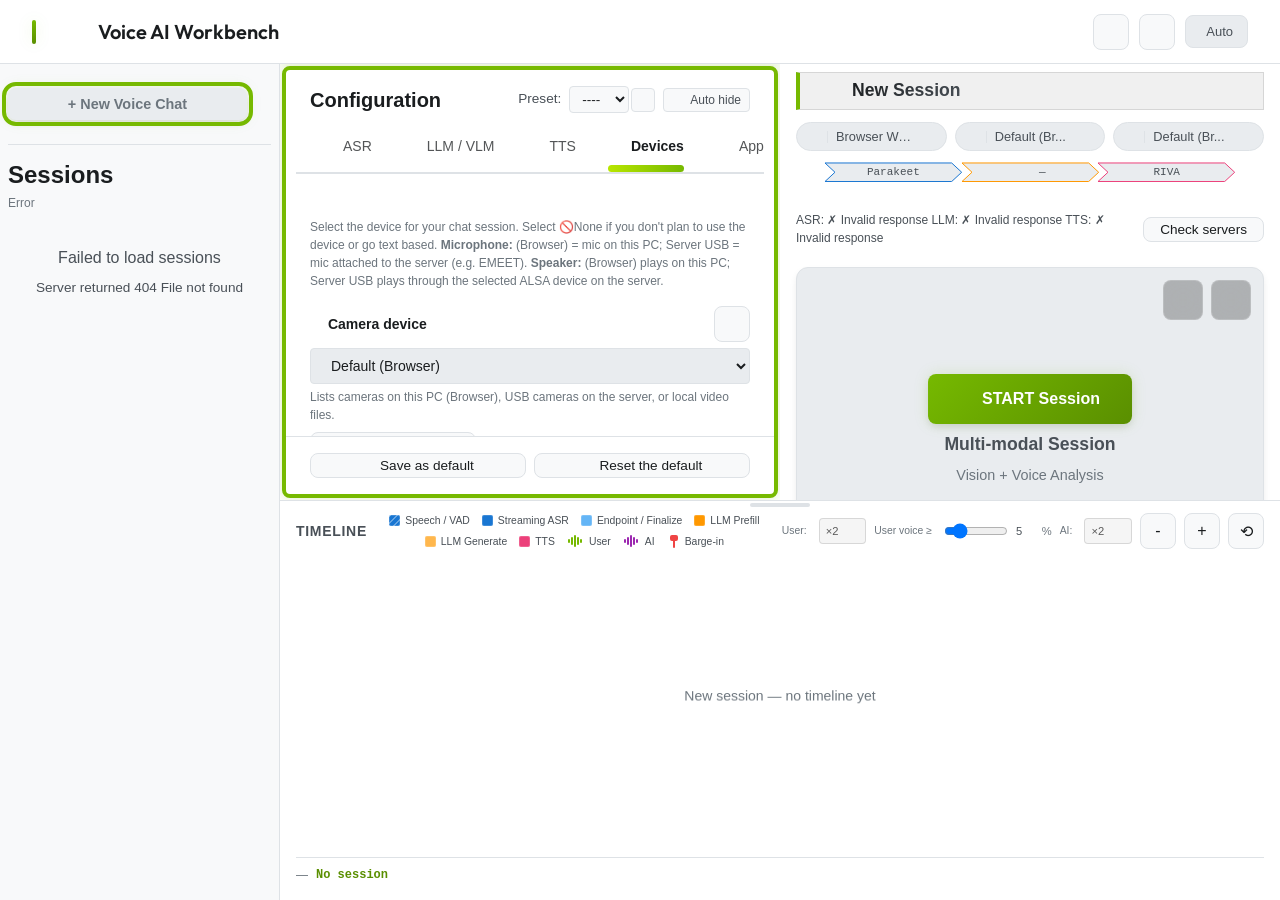
==== commit 54dd8d1b: "Rename public distribution to Voice AI Workbench with MMAS compatibility" ====
--- a/src/multi_modal_ai_studio/webui/static/index.html
+++ b/src/multi_modal_ai_studio/webui/static/index.html
@@ -5,18 +5,18 @@
 <head>
     <meta charset="UTF-8">
     <meta name="viewport" content="width=device-width, initial-scale=1.0">
-    <title>Multi-modal AI Studio</title>
+    <title>Voice AI Workbench</title>
     <link rel="preconnect" href="https://fonts.googleapis.com">
     <link rel="preconnect" href="https://fonts.gstatic.com" crossorigin>
     <link href="https://fonts.googleapis.com/css2?family=Outfit:wght@400;500;600;700&display=swap" rel="stylesheet">
-    <link rel="stylesheet" href="styles.css?v=20260826-compact-configuration-3">
+    <link rel="stylesheet" href="styles.css?v=20260826-compact-configuration-3&amp;rc=2">
     <script src="https://unpkg.com/lucide@latest"></script>
 </head>
 <body>
     <!-- Header -->
     <header class="header">
         <div class="header-left">
-            <h1 class="header-title"><i data-lucide="mic" class="lucide-inline header-title-icon"></i> Multi-modal AI Studio</h1>
+            <h1 class="header-title"><i data-lucide="mic" class="lucide-inline header-title-icon"></i> Voice AI Workbench</h1>
         </div>
         <div class="header-right">
             <button id="speaker-toggle-btn" class="icon-btn" title="Speaker on (TTS) — click or press Q to mute"><i data-lucide="volume-2" class="lucide-inline"></i></button>
@@ -509,8 +509,8 @@
         </div>
     </div>
 
-    <script src="timeline_helpers.js?v=20260814-ttl-replay-1"></script>
+    <script src="timeline_helpers.js?v=20261104-ttl-unheard-response-1&amp;rc=2"></script>
     <script src="config_helpers.js?v=20260815-asr-vad-controls-1"></script>
-    <script src="app.js?v=20260826-compact-configuration-4"></script>
+    <script src="app.js?v=20260826-compact-configuration-4&amp;rc=2"></script>
 </body>
 </html>
--- a/src/multi_modal_ai_studio/webui/static/styles.css
+++ b/src/multi_modal_ai_studio/webui/static/styles.css
@@ -2,7 +2,7 @@
  * SPDX-License-Identifier: Apache-2.0
  */
 /* =====================================================
-   NVIDIA-Themed Multi-modal AI Studio
+   NVIDIA-Themed Voice AI Workbench
    Dual-mode design system with NVIDIA brand colors
    ===================================================== */
 
@@ -2322,7 +2322,8 @@
     text-overflow: ellipsis;
     white-space: nowrap;
 }
-.session-filename-copy {
+.session-filename-copy,
+.session-filename-download {
     flex-shrink: 0;
     display: inline-flex;
     align-items: center;
@@ -2335,11 +2336,13 @@
     cursor: pointer;
     transition: color var(--transition-fast), background-color var(--transition-fast);
 }
-.session-filename-copy:hover {
+.session-filename-copy:hover,
+.session-filename-download:hover {
     color: var(--accent-primary, var(--text-secondary));
     background: var(--bg-tertiary);
 }
-.session-filename-copy .lucide-inline {
+.session-filename-copy .lucide-inline,
+.session-filename-download .lucide-inline {
     width: 14px;
     height: 14px;
 }
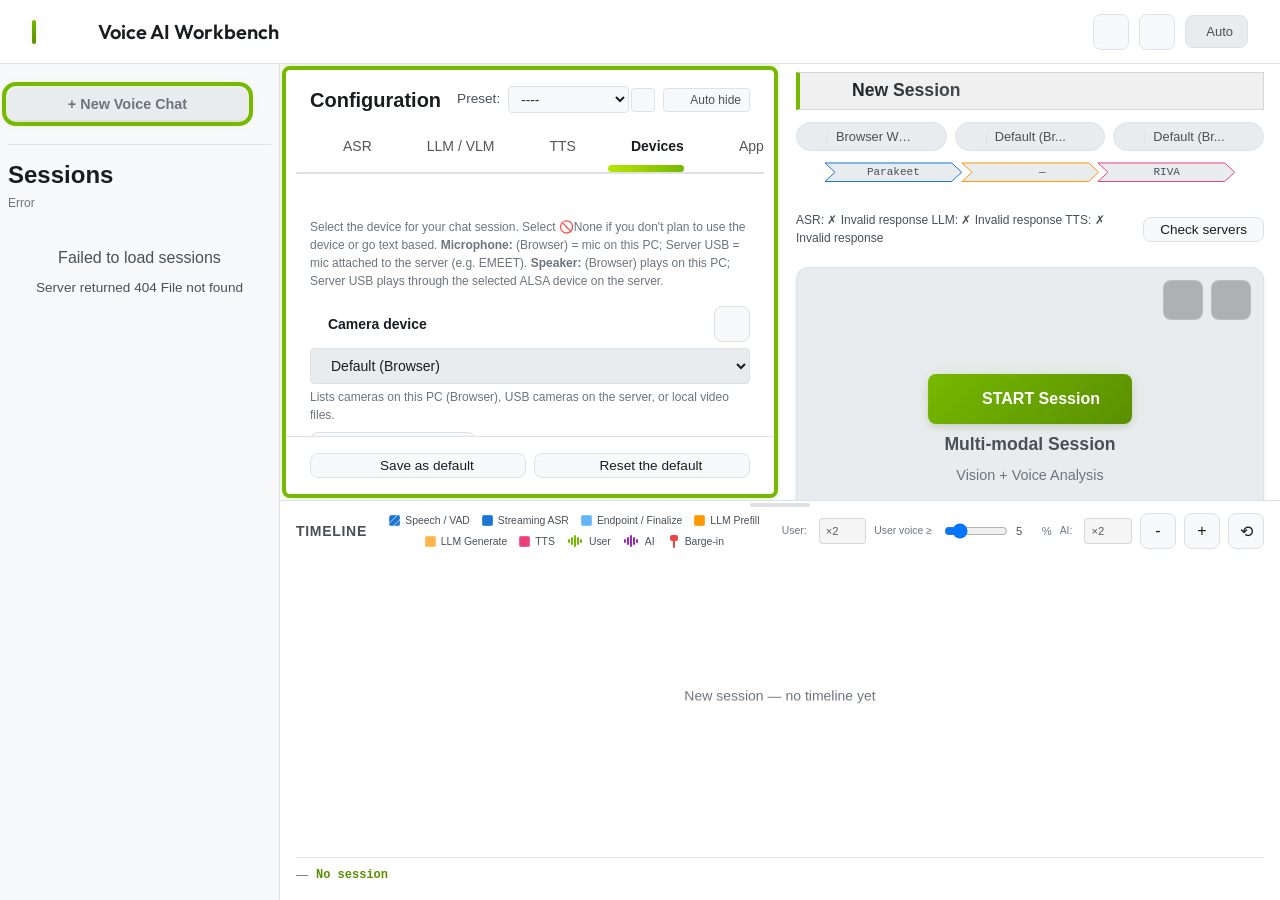
==== commit cfca02e4: "Add native VoiceChat support and independent full-duplex recording UI Restore user transcripts, sepa" ====
--- a/src/multi_modal_ai_studio/webui/static/index.html
+++ b/src/multi_modal_ai_studio/webui/static/index.html
@@ -9,7 +9,7 @@
     <link rel="preconnect" href="https://fonts.googleapis.com">
     <link rel="preconnect" href="https://fonts.gstatic.com" crossorigin>
     <link href="https://fonts.googleapis.com/css2?family=Outfit:wght@400;500;600;700&display=swap" rel="stylesheet">
-    <link rel="stylesheet" href="styles.css?v=20260826-compact-configuration-3&amp;rc=2">
+    <link rel="stylesheet" href="styles.css?v=fd-ui-a-2">
     <script src="https://unpkg.com/lucide@latest"></script>
 </head>
 <body>
@@ -511,6 +511,7 @@
 
     <script src="timeline_helpers.js?v=20261104-ttl-unheard-response-1&amp;rc=2"></script>
     <script src="config_helpers.js?v=20260815-asr-vad-controls-1"></script>
-    <script src="app.js?v=20260826-compact-configuration-4&amp;rc=2"></script>
+    <script src="duplex_helpers.js?v=fd-ui-a-2"></script>
+    <script src="app.js?v=fd-audio-regions-4"></script>
 </body>
 </html>
--- a/src/multi_modal_ai_studio/webui/static/styles.css
+++ b/src/multi_modal_ai_studio/webui/static/styles.css
@@ -279,14 +279,16 @@
 /* ===== Layout ===== */
 .container {
     display: grid;
-    grid-template-columns: 280px 1fr;
+    grid-template-columns: 280px minmax(0, 1fr);
     height: calc(100vh - 64px);
     overflow: hidden;
 }
 
 /* ===== Main Panel (wraps config, chat, timeline) ===== */
 .main-panel {
+    min-width: 0;
     display: grid;
+    grid-template-columns: minmax(0, 1fr);
     grid-template-rows: 1fr auto;
     overflow: hidden;
 }
@@ -294,18 +296,20 @@
 /* ===== Content Area (config + chat side by side) ===== */
 .content-area {
     display: grid;
-    grid-template-columns: 1fr 1fr;
+    grid-template-columns: minmax(0, 1fr) minmax(0, 1fr);
+    min-width: 0;
     min-height: 0; /* allow row to shrink so config/chat panels can scroll internally */
     overflow: hidden;
     transition: grid-template-columns var(--transition-base);
 }
 .content-area > .config-panel,
 .content-area > .chat-panel {
+    min-width: 0;
     min-height: 0; /* allow grid items to shrink so inner scroll works */
     overflow: hidden;
 }
 .content-area.content-area--config-collapsed {
-    grid-template-columns: 48px 1fr;
+    grid-template-columns: 48px minmax(0, 1fr);
 }
 
 /* ===== Header ===== */
@@ -794,6 +798,7 @@
     display: flex;
     align-items: center;
     justify-content: space-between;
+    flex-wrap: wrap;
     gap: var(--space-md);
     padding: var(--space-md) var(--space-lg);
     flex-shrink: 0;
@@ -801,13 +806,16 @@
 
 .config-header h3 {
     margin: 0;
+    flex-shrink: 0;
 }
 
 .config-header-actions {
     display: flex;
     align-items: center;
+    justify-content: flex-end;
     gap: var(--space-sm);
-    flex-shrink: 0;
+    flex: 1 1 260px;
+    min-width: 0;
 }
 
 .config-auto-hide-btn {
@@ -855,7 +863,8 @@
     display: inline-flex;
     align-items: center;
     gap: 2px;
-    flex-shrink: 1;
+    /* Use spare header space, but leave room for the adjacent buttons. */
+    flex: 0 1 24rem;
     min-width: 0;
 }
 .preset-select {
@@ -865,8 +874,9 @@
     border-radius: var(--radius-sm);
     background: var(--bg-secondary, #1e1e1e);
     color: var(--text-primary);
-    max-width: 160px;
-    min-width: 60px;
+    flex: 1 1 auto;
+    width: 100%;
+    min-width: 0;
     text-overflow: ellipsis;
     cursor: pointer;
 }
@@ -1864,7 +1874,9 @@
     align-items: flex-end;
     gap: 2px;
     margin-left: auto;
-    flex-shrink: 0;
+    flex-shrink: 1;
+    min-width: 0;
+    overflow-wrap: anywhere;
     text-align: right;
 }
 .session-meta-recorded,
@@ -3023,6 +3035,9 @@
 }
 
 .chat-bubble {
+    min-width: 0;
+    max-width: 100%;
+    box-sizing: border-box;
     display: flex;
     flex-direction: row;
     align-items: flex-start;
@@ -3084,6 +3099,7 @@
 
 .chat-bubble .chat-text {
     line-height: 1.4;
+    overflow-wrap: anywhere;
 }
 
 .chat-text {
@@ -3397,7 +3413,8 @@
     align-items: center;
     gap: 0.35rem;
     min-width: 0;
-    flex: 1 1 auto;
+    /* Auto margin aligns the content, not a full-width empty wrapper. */
+    flex: 0 1 auto;
     margin-left: auto;
     color: var(--text-tertiary);
     font-family: var(--font-mono);
@@ -4346,13 +4363,13 @@
 /* Wide screens: larger session-list sidebar */
 @media (min-width: 1600px) {
     .container {
-        grid-template-columns: 360px 1fr;
+        grid-template-columns: 360px minmax(0, 1fr);
     }
 }
 
 @media (max-width: 1200px) {
     .container {
-        grid-template-columns: 240px 1fr;
+        grid-template-columns: 240px minmax(0, 1fr);
         grid-template-areas:
             "sidebar config"
             "sidebar timeline";
